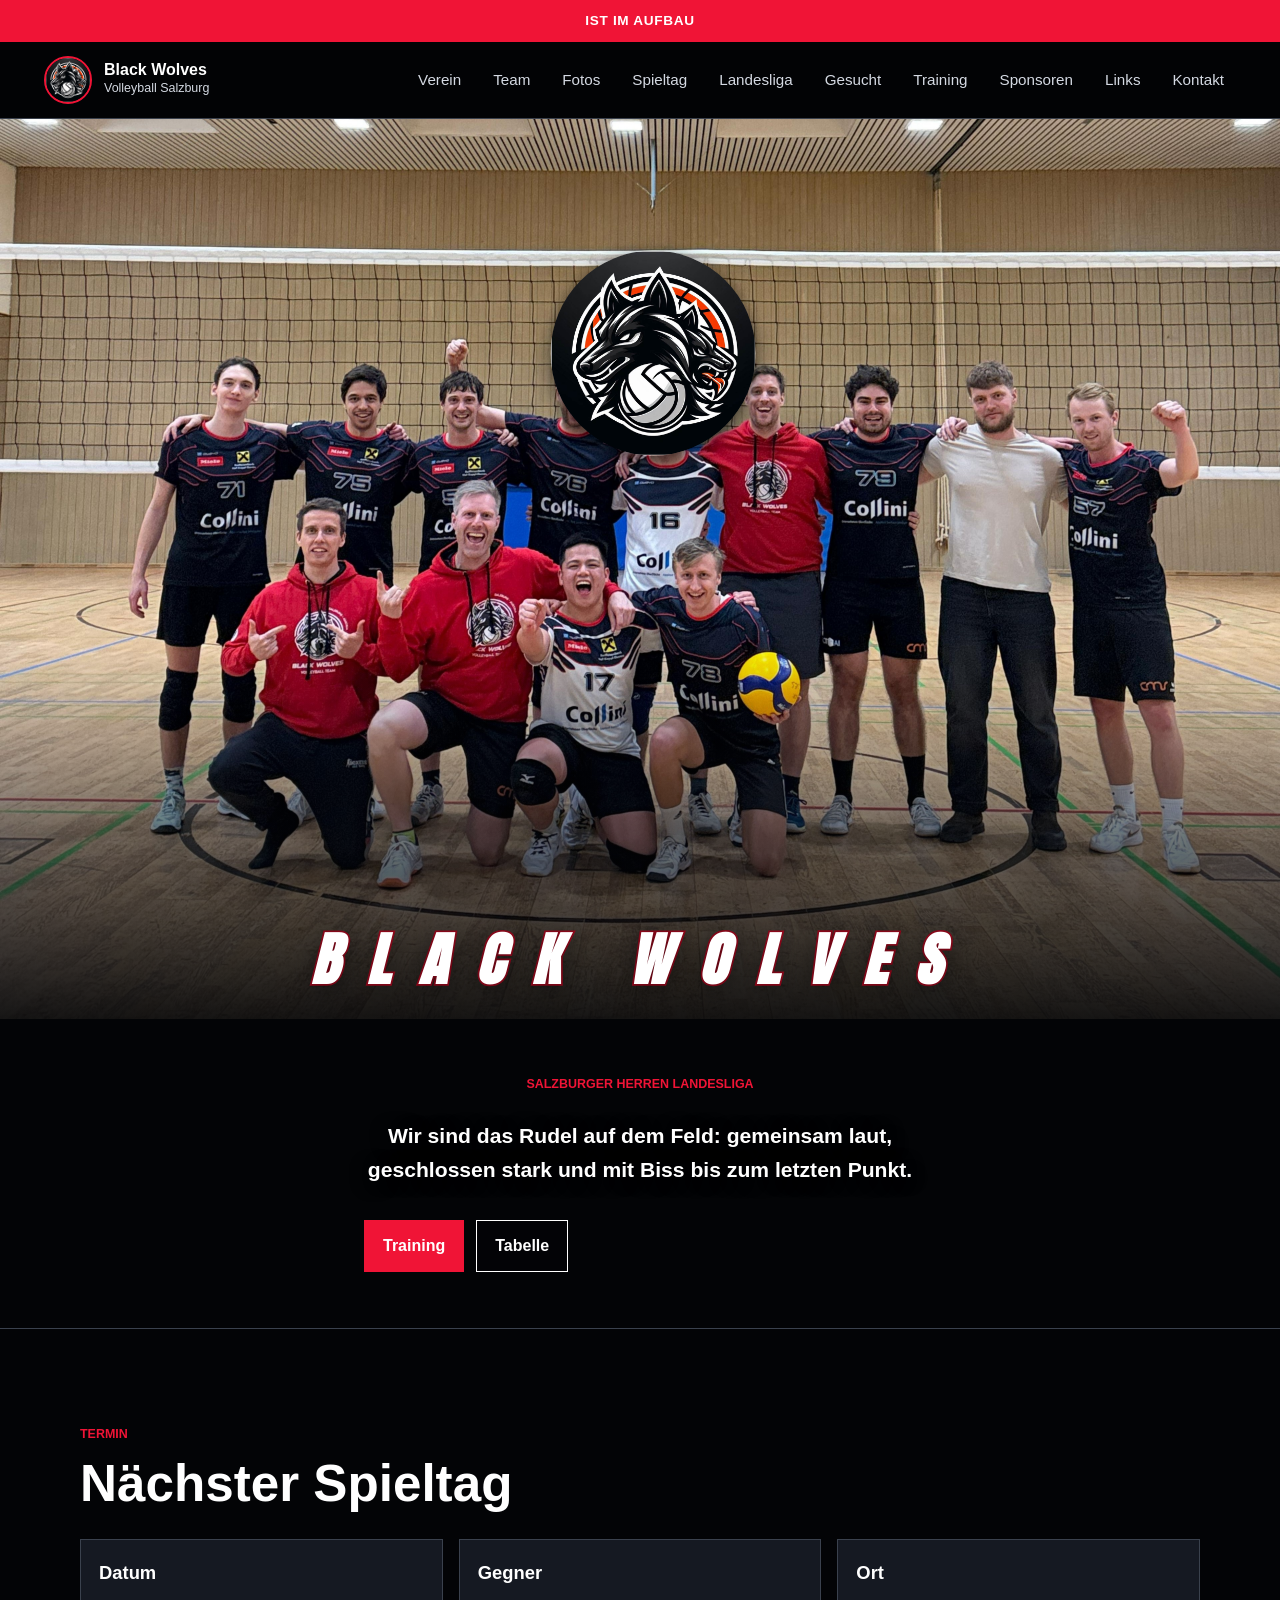
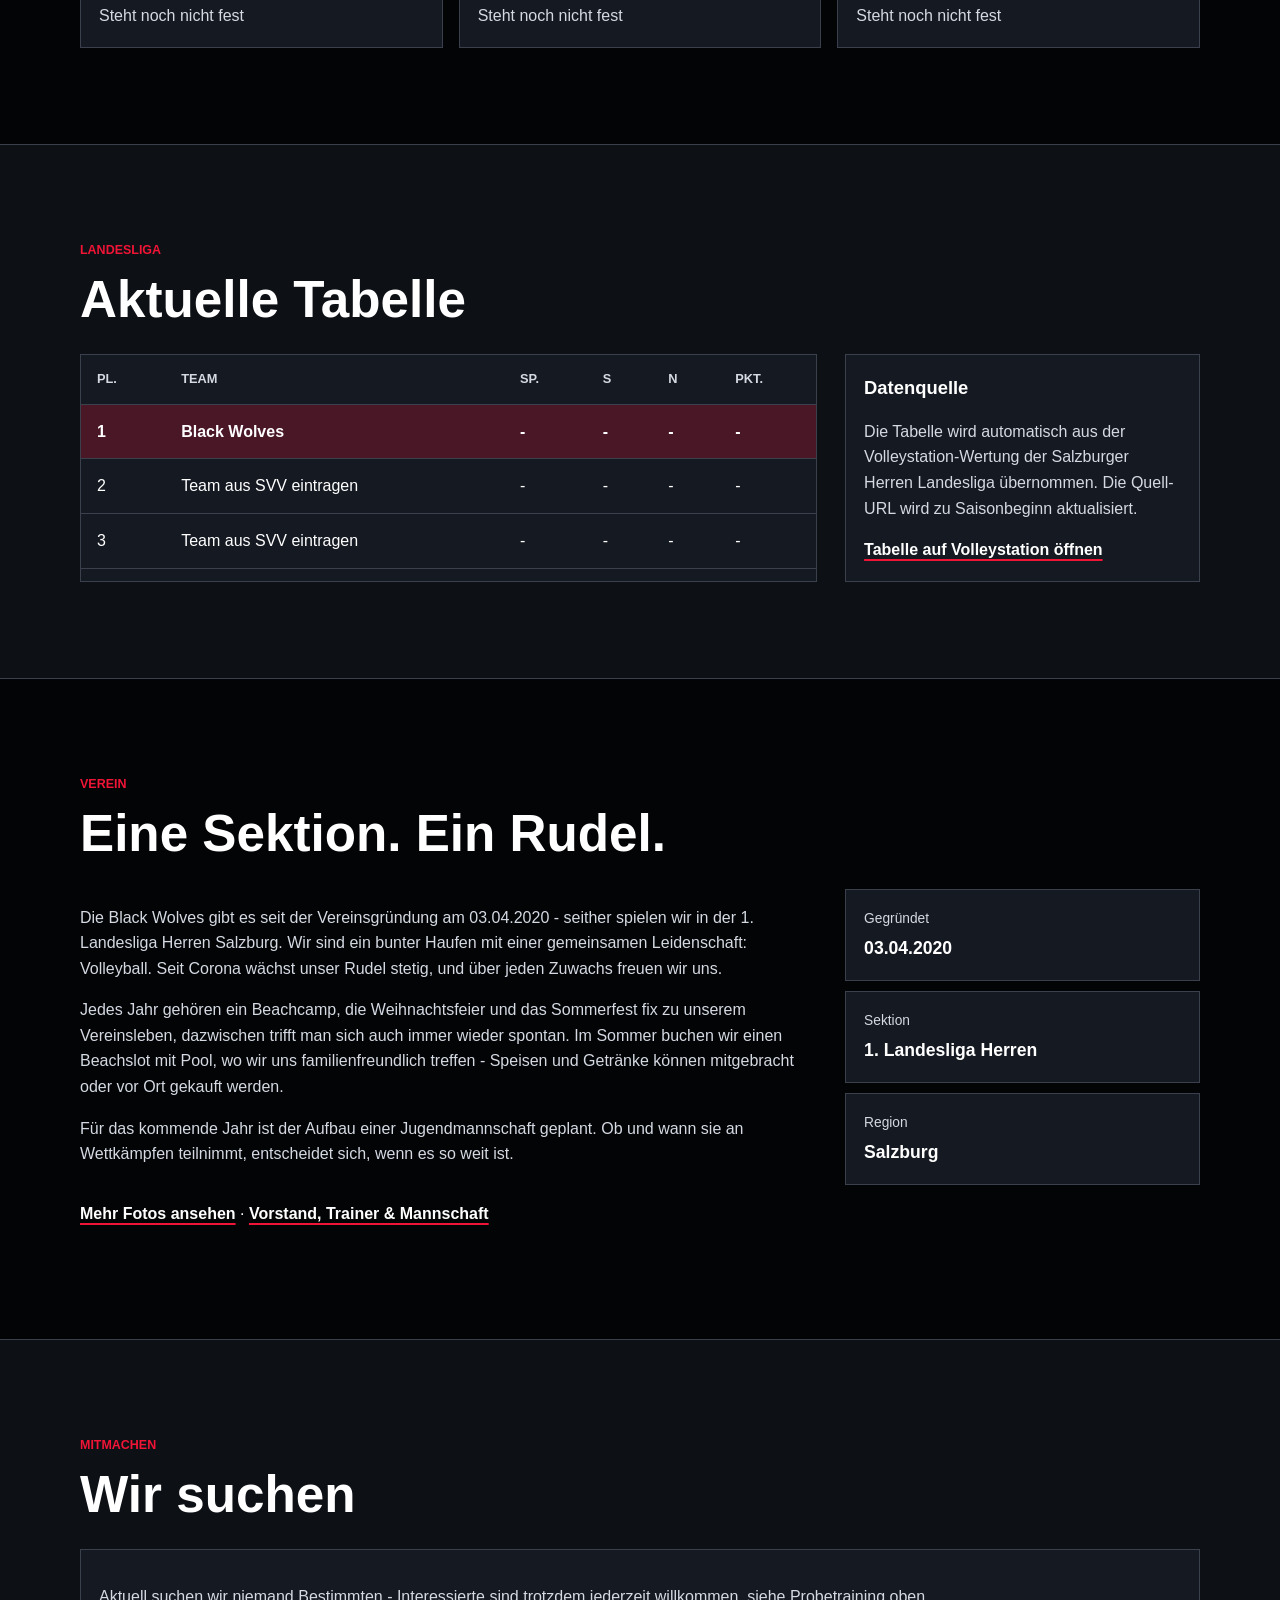
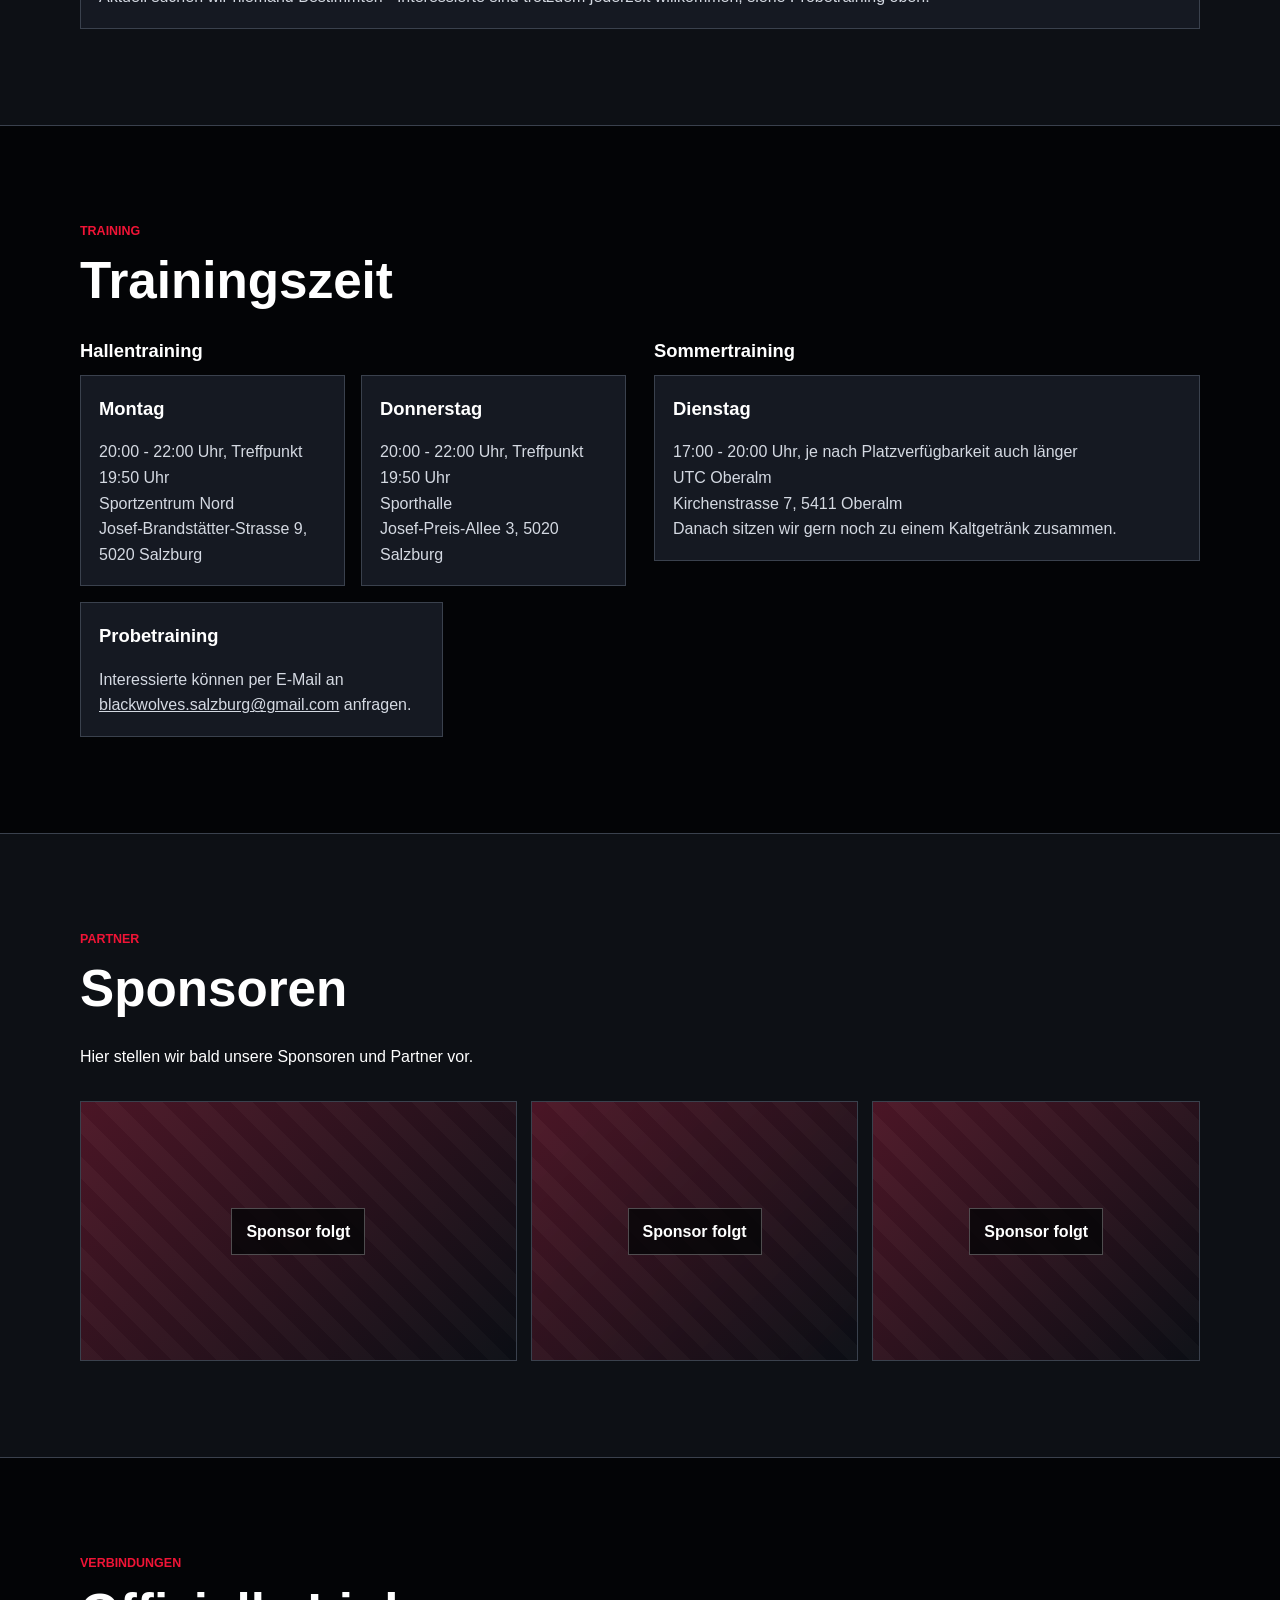
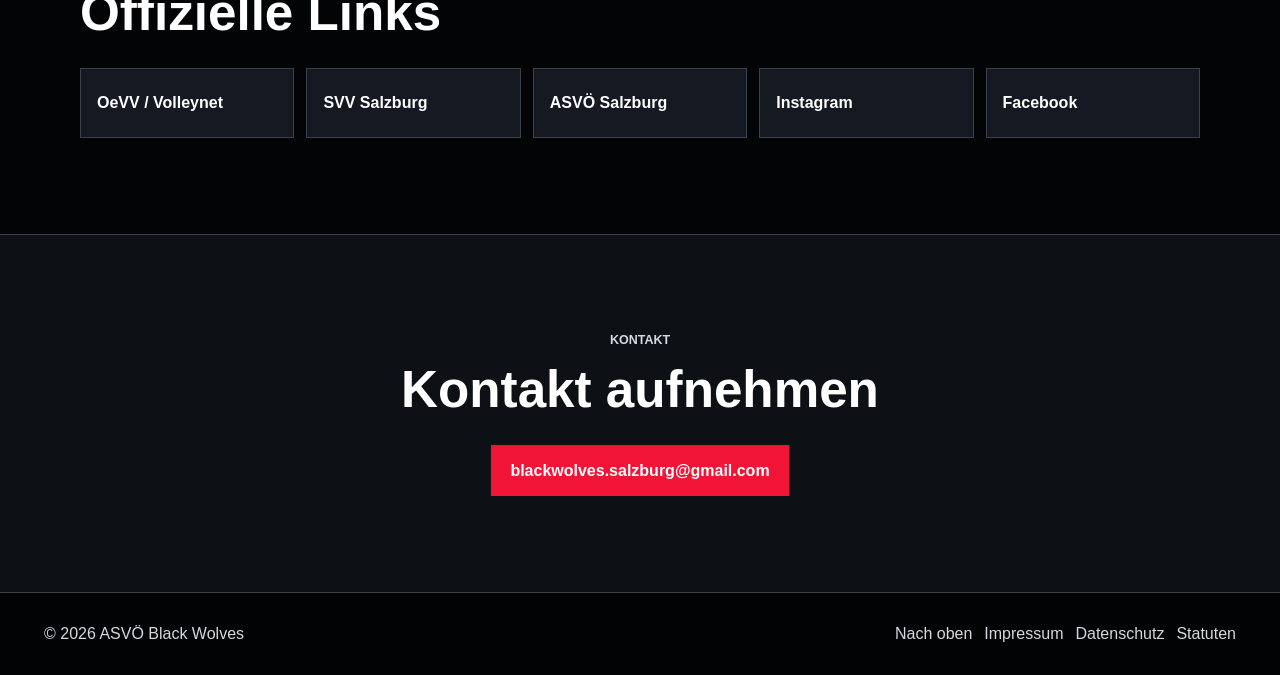
==== index.html @ d8e3fcfd "Merge Trainer, Mannschaft and Vorstand into a single Team page Too many separate tabs on mobile. tea" ====
﻿<!doctype html>
<html lang="de">
<head>
  <meta charset="utf-8">
  <meta name="viewport" content="width=device-width, initial-scale=1">
  <meta name="description" content="Black Wolves Volleyball - Salzburger Herren Landesliga.">
  <meta name="robots" content="noindex">
  <title>Black Wolves Volleyball</title>
  <link rel="preconnect" href="https://fonts.googleapis.com">
  <link rel="preconnect" href="https://fonts.gstatic.com" crossorigin>
  <link href="https://fonts.googleapis.com/css2?family=Anton&display=swap" rel="stylesheet">
  <link rel="stylesheet" href="styles.css">
</head>
<body>
  <p class="construction-banner">Ist im Aufbau</p>
  <header class="site-header">
    <a class="brand" href="#top" aria-label="Black Wolves Startseite">
      <img class="brand-mark" src="assets/logo.png" alt="" aria-hidden="true">
      <span>
        <strong>Black Wolves</strong>
        <small>Volleyball Salzburg</small>
      </span>
    </a>
    <button class="nav-toggle" type="button" aria-expanded="false" aria-controls="main-nav">
      <span></span><span></span><span></span>
      <span class="sr-only">Menü öffnen</span>
    </button>
    <nav id="main-nav" class="main-nav" aria-label="Hauptnavigation">
      <a href="#verein">Verein</a>
      <a href="team.html">Team</a>
      <a href="fotos.html">Fotos</a>
      <a href="#spieltag">Spieltag</a>
      <a href="#landesliga">Landesliga</a>
      <a href="#gesucht">Gesucht</a>
      <a href="#training">Training</a>
      <a href="#sponsoren">Sponsoren</a>
      <a href="#links">Links</a>
      <a href="#kontakt">Kontakt</a>
    </nav>
  </header>

  <main id="top">
    <section class="hero">
      <div class="hero-frame">
        <div class="hero-photo" aria-hidden="true"></div>
        <img class="hero-logo" src="assets/logo.png" alt="" aria-hidden="true">
        <h1 class="hero-name">Black Wolves</h1>
      </div>
      <div class="hero-content">
        <p class="eyebrow">Salzburger Herren Landesliga</p>
        <p class="lead">Wir sind das Rudel auf dem Feld: gemeinsam laut, geschlossen stark und mit Biss bis zum letzten Punkt.</p>
        <div class="hero-actions" aria-label="Schnellzugriffe">
          <a class="button primary" href="#training">Training</a>
          <a class="button secondary" href="#landesliga">Tabelle</a>
        </div>
      </div>
    </section>

    <section id="spieltag" class="content-section">
      <div class="section-heading">
        <p class="eyebrow">Termin</p>
        <h2>Nächster Spieltag</h2>
      </div>
      <div class="info-grid" id="next-matchday">
        <article class="info-card"><h3>Datum</h3><p data-field="date">Wird geladen...</p></article>
        <article class="info-card"><h3>Gegner</h3><p data-field="opponent">Wird geladen...</p></article>
        <article class="info-card"><h3>Ort</h3><p data-field="location">Wird geladen...</p></article>
      </div>
    </section>

    <section id="landesliga" class="content-section muted">
      <div class="section-heading">
        <p class="eyebrow">Landesliga</p>
        <h2>Aktuelle Tabelle</h2>
      </div>
      <div class="league-layout">
        <div class="table-wrap" role="region" aria-label="Landesligatabelle" tabindex="0">
          <table>
            <thead><tr><th>Pl.</th><th>Team</th><th>Sp.</th><th>S</th><th>N</th><th>Pkt.</th></tr></thead>
            <tbody id="standings-body">
              <tr class="highlight"><td>1</td><td>Black Wolves</td><td>-</td><td>-</td><td>-</td><td>-</td></tr>
              <tr><td>2</td><td>Team aus SVV eintragen</td><td>-</td><td>-</td><td>-</td><td>-</td></tr>
              <tr><td>3</td><td>Team aus SVV eintragen</td><td>-</td><td>-</td><td>-</td><td>-</td></tr>
            </tbody>
          </table>
        </div>
        <aside class="league-note">
          <h3>Datenquelle</h3>
          <p>Die Tabelle wird automatisch aus der Volleystation-Wertung der Salzburger Herren Landesliga übernommen. Die Quell-URL wird zu Saisonbeginn aktualisiert.</p>
          <a class="text-link" href="https://panel.volleystation.com/website/544/de/phase-3799-1llh-gd/standings/" rel="noopener" target="_blank">Tabelle auf Volleystation öffnen</a>
        </aside>
      </div>
    </section>

    <section id="verein" class="content-section">
      <div class="section-heading">
        <p class="eyebrow">Verein</p>
        <h2>Eine Sektion. Ein Rudel.</h2>
      </div>
      <div class="split-layout">
        <div>
          <p>Die Black Wolves gibt es seit der Vereinsgründung am 03.04.2020 - seither spielen wir in der 1. Landesliga Herren Salzburg. Wir sind ein bunter Haufen mit einer gemeinsamen Leidenschaft: Volleyball. Seit Corona wächst unser Rudel stetig, und über jeden Zuwachs freuen wir uns.</p>
          <p>Jedes Jahr gehören ein Beachcamp, die Weihnachtsfeier und das Sommerfest fix zu unserem Vereinsleben, dazwischen trifft man sich auch immer wieder spontan. Im Sommer buchen wir einen Beachslot mit Pool, wo wir uns familienfreundlich treffen - Speisen und Getränke können mitgebracht oder vor Ort gekauft werden.</p>
          <p>Für das kommende Jahr ist der Aufbau einer Jugendmannschaft geplant. Ob und wann sie an Wettkämpfen teilnimmt, entscheidet sich, wenn es so weit ist.</p>
        </div>
        <ul class="fact-list" aria-label="Kurzinfos">
          <li><span>Gegründet</span><strong>03.04.2020</strong></li>
          <li><span>Sektion</span><strong>1. Landesliga Herren</strong></li>
          <li><span>Region</span><strong>Salzburg</strong></li>
        </ul>
      </div>
      <p><a class="text-link" href="fotos.html">Mehr Fotos ansehen</a> &middot; <a class="text-link" href="team.html">Vorstand, Trainer &amp; Mannschaft</a></p>
    </section>

    <section id="gesucht" class="content-section muted">
      <div class="section-heading">
        <p class="eyebrow">Mitmachen</p>
        <h2>Wir suchen</h2>
      </div>
      <div class="people-grid" id="gesucht-list">
        <article class="info-card"><p>Wird geladen...</p></article>
      </div>
    </section>

    <section id="training" class="content-section">
      <div class="section-heading">
        <p class="eyebrow">Training</p>
        <h2>Trainingszeit</h2>
      </div>
      <div class="training-groups">
        <div class="training-group">
          <h3>Hallentraining</h3>
          <div class="people-grid">
            <article class="info-card">
              <h3>Montag</h3>
              <p>20:00 - 22:00 Uhr, Treffpunkt 19:50 Uhr<br>Sportzentrum Nord<br>Josef-Brandstätter-Strasse 9, 5020 Salzburg</p>
            </article>
            <article class="info-card">
              <h3>Donnerstag</h3>
              <p>20:00 - 22:00 Uhr, Treffpunkt 19:50 Uhr<br>Sporthalle<br>Josef-Preis-Allee 3, 5020 Salzburg</p>
            </article>
          </div>
        </div>
        <div class="training-group">
          <h3>Sommertraining</h3>
          <div class="people-grid">
            <article class="info-card">
              <h3>Dienstag</h3>
              <p>17:00 - 20:00 Uhr, je nach Platzverfügbarkeit auch länger<br>UTC Oberalm<br>Kirchenstrasse 7, 5411 Oberalm<br>Danach sitzen wir gern noch zu einem Kaltgetränk zusammen.</p>
            </article>
          </div>
        </div>
      </div>
      <div class="info-grid">
        <article class="info-card"><h3>Probetraining</h3><p>Interessierte können per E-Mail an <a href="mailto:blackwolves.salzburg@gmail.com">blackwolves.salzburg@gmail.com</a> anfragen.</p></article>
      </div>
    </section>

    <section id="sponsoren" class="content-section muted">
      <div class="section-heading">
        <p class="eyebrow">Partner</p>
        <h2>Sponsoren</h2>
      </div>
      <p>Hier stellen wir bald unsere Sponsoren und Partner vor.</p>
      <div class="photo-strip" aria-label="Sponsoren-Platzhalter">
        <div class="photo-placeholder"><span>Sponsor folgt</span></div>
        <div class="photo-placeholder"><span>Sponsor folgt</span></div>
        <div class="photo-placeholder"><span>Sponsor folgt</span></div>
      </div>
    </section>

    <section id="links" class="content-section">
      <div class="section-heading"><p class="eyebrow">Verbindungen</p><h2>Offizielle Links</h2></div>
      <div class="link-grid">
        <a href="https://volleynet.at/" target="_blank" rel="noopener">OeVV / Volleynet</a>
        <a href="https://www.svv-volleyball.at/" target="_blank" rel="noopener">SVV Salzburg</a>
        <a href="https://www.asvoe-sbg.at/" target="_blank" rel="noopener">ASVÖ Salzburg</a>
        <a href="https://www.instagram.com/" target="_blank" rel="noopener">Instagram</a>
        <a href="https://www.facebook.com/" target="_blank" rel="noopener">Facebook</a>
      </div>
    </section>

    <section id="kontakt" class="content-section muted contact-section">
      <div class="section-heading"><p class="eyebrow">Kontakt</p><h2>Kontakt aufnehmen</h2></div>
      <a class="button primary" href="mailto:blackwolves.salzburg@gmail.com">blackwolves.salzburg@gmail.com</a>
    </section>
  </main>

  <footer class="site-footer">
    <p>&copy; <span id="year"></span> ASVÖ Black Wolves</p>
    <div><a href="#top">Nach oben</a><a href="impressum.html">Impressum</a><a href="datenschutz.html">Datenschutz</a><a href="assets/dokumente/statuten.pdf" target="_blank" rel="noopener">Statuten</a></div>
  </footer>
  <script src="script.js"></script>
</body>
</html>
---- styles.css ----
﻿:root {
  --bg: #030406;
  --bg-soft: #0d1015;
  --panel: #151922;
  --panel-strong: #1e242f;
  --text: #ffffff;
  --muted: #d4d9e2;
  --line: #3a414d;
  --red: #f01436;
  --red-dark: #97091d;
  --white: #ffffff;
  --max: 1120px;
}

* { box-sizing: border-box; }
html { scroll-behavior: smooth; }
body {
  margin: 0;
  color: var(--text);
  background: var(--bg);
  font-family: Arial, Helvetica, sans-serif;
  line-height: 1.6;
}
body.nav-open { overflow: hidden; }
a { color: inherit; }

.construction-banner {
  margin: 0;
  padding: 10px 16px;
  background: var(--red);
  color: var(--white);
  text-align: center;
  font-weight: 900;
  text-transform: uppercase;
  letter-spacing: 0.05em;
  font-size: 0.85rem;
}

.site-header {
  position: sticky;
  top: 0;
  z-index: 20;
  display: flex;
  align-items: center;
  justify-content: space-between;
  gap: 24px;
  min-height: 76px;
  padding: 14px clamp(18px, 4vw, 44px);
  background: rgba(3, 4, 6, 0.96);
  border-bottom: 1px solid var(--line);
  backdrop-filter: blur(14px);
}

.brand {
  display: inline-flex;
  align-items: center;
  gap: 12px;
  text-decoration: none;
}
.brand-mark {
  width: 48px;
  height: 48px;
  border: 2px solid var(--red);
  border-radius: 50%;
  background: #050608;
  object-fit: cover;
}
.brand strong, .brand small { display: block; }
.brand strong { font-size: 1rem; line-height: 1.1; }
.brand small { color: var(--muted); font-size: 0.78rem; }

.main-nav { display: flex; align-items: center; gap: 8px; }
.main-nav a {
  padding: 10px 12px;
  color: var(--muted);
  text-decoration: none;
  font-size: 0.95rem;
}
.main-nav a:hover, .main-nav a:focus-visible {
  color: var(--white);
  background: var(--panel-strong);
  outline: 0;
}

.nav-toggle {
  display: none;
  width: 44px;
  height: 44px;
  border: 1px solid var(--line);
  background: var(--panel);
  color: var(--white);
}
.nav-toggle span:not(.sr-only) {
  display: block;
  width: 20px;
  height: 2px;
  margin: 4px auto;
  background: currentColor;
}
.sr-only {
  position: absolute;
  width: 1px;
  height: 1px;
  padding: 0;
  margin: -1px;
  overflow: hidden;
  clip: rect(0, 0, 0, 0);
  white-space: nowrap;
  border: 0;
}

.section-band, .content-section { padding: clamp(56px, 8vw, 96px) clamp(18px, 4vw, 44px); }

.hero {
  background: var(--bg);
  border-bottom: 1px solid var(--line);
}
.hero-frame {
  position: relative;
  width: 100%;
  aspect-ratio: 3840 / 3165;
  max-height: 100vh;
  overflow: hidden;
}
.hero-photo {
  position: absolute;
  inset: 0;
  background-image: url("assets/team-hero.jpg");
  background-size: cover;
  background-position: center top;
}
.hero-frame::after {
  content: "";
  position: absolute;
  inset: 0;
  background: linear-gradient(0deg, rgba(3, 4, 6, 0.92) 0%, rgba(3, 4, 6, 0.55) 20%, rgba(3, 4, 6, 0) 42%);
  pointer-events: none;
}
.hero-logo {
  position: absolute;
  z-index: 1;
  left: 51%;
  top: 26%;
  width: 16%;
  aspect-ratio: 1 / 1;
  transform: translate(-50%, -50%);
  border-radius: 50%;
  box-shadow: 0 6px 18px rgba(0, 0, 0, 0.65);
}
.hero-name {
  position: absolute;
  z-index: 1;
  left: 0;
  right: 0;
  bottom: 0;
  max-width: none;
  margin: 0;
  padding: 0 20px 30px;
  color: var(--white);
  font-family: "Anton", "Arial Narrow", sans-serif;
  font-style: italic;
  font-size: clamp(2.3rem, 9vw, 3.6rem);
  line-height: 1;
  letter-spacing: 0.5em;
  text-transform: uppercase;
  text-align: center;
  -webkit-text-stroke: 3.5px var(--red-dark);
  paint-order: stroke fill;
}
.hero-content {
  width: 100%;
  max-width: 640px;
  margin-inline: auto;
  padding: clamp(28px, 5vw, 56px) clamp(18px, 4vw, 44px);
  text-align: center;
}
.content-section > * { max-width: var(--max); margin-inline: auto; }

.eyebrow {
  margin: 0 0 12px;
  color: var(--red);
  font-size: 0.78rem;
  font-weight: 900;
  letter-spacing: 0;
  text-transform: uppercase;
}
h1, h2, h3, p { overflow-wrap: anywhere; }
h1 {
  max-width: 850px;
  margin: 0;
  font-size: clamp(3rem, 8vw, 7.4rem);
  line-height: 0.92;
  letter-spacing: 0;
  text-transform: uppercase;
  text-shadow: 0 4px 26px rgba(0, 0, 0, 0.55);
}
h2 {
  margin: 0;
  font-size: clamp(2rem, 4vw, 3.6rem);
  line-height: 1.05;
  letter-spacing: 0;
}
h3 { margin: 0 0 10px; font-size: 1.15rem; }
.lead {
  max-width: 680px;
  margin: 24px 0 0;
  color: var(--white);
  font-size: clamp(1.06rem, 2vw, 1.32rem);
  font-weight: 700;
  text-shadow: 0 2px 18px rgba(0, 0, 0, 0.7);
}
.hero-actions { display: flex; flex-wrap: wrap; gap: 12px; margin-top: 34px; }
.button {
  display: inline-flex;
  align-items: center;
  justify-content: center;
  min-height: 48px;
  padding: 12px 18px;
  border: 1px solid transparent;
  text-decoration: none;
  font-weight: 900;
}
.button.primary { background: var(--red); color: var(--white); }
.button.primary:hover, .button.primary:focus-visible { background: #ff2445; }
.button.secondary { border-color: var(--white); background: rgba(3, 4, 6, 0.72); color: var(--white); }
.button.secondary:hover, .button.secondary:focus-visible { border-color: var(--red); }

.photo-placeholder {
  display: grid;
  place-items: center;
  min-height: 220px;
  border: 1px solid var(--line);
  background:
    linear-gradient(135deg, rgba(240, 20, 54, 0.26), rgba(3, 4, 6, 0.46)),
    repeating-linear-gradient(45deg, #1a1f28 0 16px, #111620 16px 32px);
  color: var(--white);
  font-weight: 900;
  text-align: center;
}
.photo-placeholder span {
  padding: 10px 14px;
  background: rgba(3, 4, 6, 0.78);
  border: 1px solid rgba(255, 255, 255, 0.28);
}
.photo-strip {
  display: grid;
  grid-template-columns: 1.2fr 0.9fr 0.9fr;
  gap: 14px;
  margin-top: 32px;
}
.photo-strip .photo-placeholder { min-height: 260px; }

.content-section { border-bottom: 1px solid var(--line); }
.content-section.muted { background: var(--bg-soft); }
.section-heading { margin-bottom: 28px; }
.split-layout, .league-layout {
  display: grid;
  grid-template-columns: minmax(0, 1.35fr) minmax(280px, 0.65fr);
  gap: 28px;
}
.split-layout p, .contact-section p, .league-note p { color: var(--muted); }
.fact-list { display: grid; gap: 10px; margin: 0; padding: 0; list-style: none; }
.fact-list li, .info-card, .league-note {
  border: 1px solid var(--line);
  background: var(--panel);
  padding: 18px;
}
.fact-list span, .fact-list strong { display: block; }
.fact-list span { color: var(--muted); font-size: 0.86rem; }
.fact-list strong { margin-top: 4px; font-size: 1.1rem; }
.info-grid { display: grid; grid-template-columns: repeat(3, minmax(0, 1fr)); gap: 16px; }
.people-grid { display: grid; grid-template-columns: repeat(auto-fit, minmax(260px, 1fr)); gap: 16px; }
.position-group { margin-top: 32px; }
.position-group:first-of-type { margin-top: 24px; }
.position-group .photo-strip { grid-template-columns: repeat(auto-fill, minmax(220px, 1fr)); margin-top: 12px; }
.training-groups { display: grid; grid-template-columns: 1fr 1fr; gap: 28px; }
.training-groups + .info-grid { margin-top: 16px; }
.info-card p { margin-bottom: 0; color: var(--muted); }
.table-wrap { overflow-x: auto; border: 1px solid var(--line); background: var(--panel); }
table { width: 100%; min-width: 600px; border-collapse: collapse; }
th, td { padding: 14px 16px; border-bottom: 1px solid var(--line); text-align: left; }
th { color: var(--muted); font-size: 0.8rem; text-transform: uppercase; }
tr.highlight td { background: rgba(240, 20, 54, 0.24); font-weight: 900; }
.text-link { font-weight: 900; text-decoration-color: var(--red); text-decoration-thickness: 2px; text-underline-offset: 4px; }
.link-grid { display: grid; grid-template-columns: repeat(auto-fit, minmax(160px, 1fr)); gap: 12px; }
.contact-section { text-align: center; }
.contact-section .link-grid { max-width: 400px; margin-top: 20px; margin-inline: auto; }
.link-grid a {
  display: flex;
  align-items: center;
  min-height: 70px;
  padding: 16px;
  border: 1px solid var(--line);
  background: var(--panel);
  text-decoration: none;
  font-weight: 900;
}
.link-grid a:hover, .link-grid a:focus-visible { border-color: var(--red); background: #232a36; }
.site-footer {
  display: flex;
  justify-content: space-between;
  gap: 20px;
  padding: 28px clamp(18px, 4vw, 44px);
  color: var(--muted);
  background: #020304;
}
.site-footer p { margin: 0; }
.site-footer div { display: flex; flex-wrap: wrap; gap: 12px; }
.site-footer a { color: var(--muted); text-decoration: none; }
.site-footer a:hover, .site-footer a:focus-visible { color: var(--white); }

@media (max-width: 860px) {
  .nav-toggle { display: block; }
  .main-nav {
    position: fixed;
    inset: 76px 0 auto 0;
    display: none;
    flex-direction: column;
    align-items: stretch;
    padding: 18px;
    background: var(--bg);
    border-bottom: 1px solid var(--line);
  }
  body.nav-open .main-nav { display: flex; }
  .main-nav a { padding: 14px; }
  .split-layout, .league-layout, .training-groups { grid-template-columns: 1fr; }
  .info-grid, .link-grid, .photo-strip { grid-template-columns: 1fr; }
  .site-footer { flex-direction: column; }
  .hero-logo { top: 14%; width: 18%; }
}
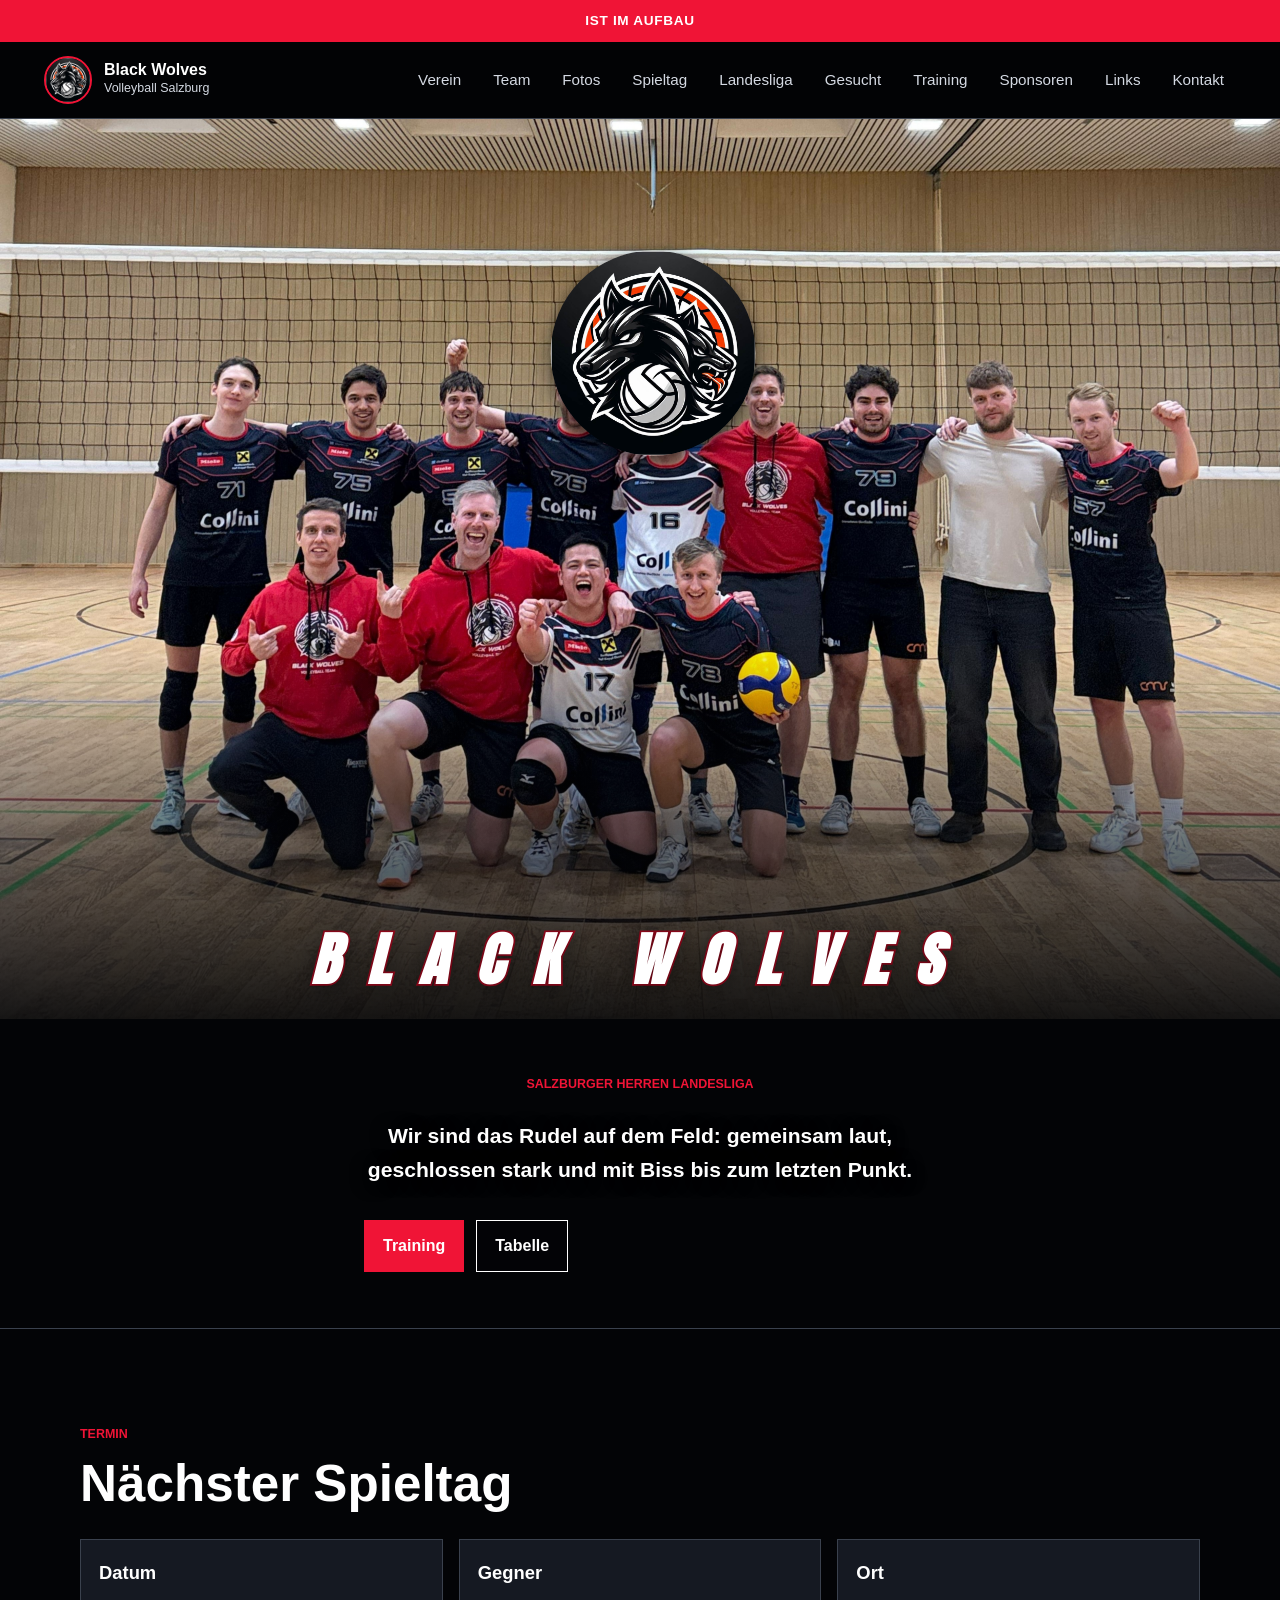
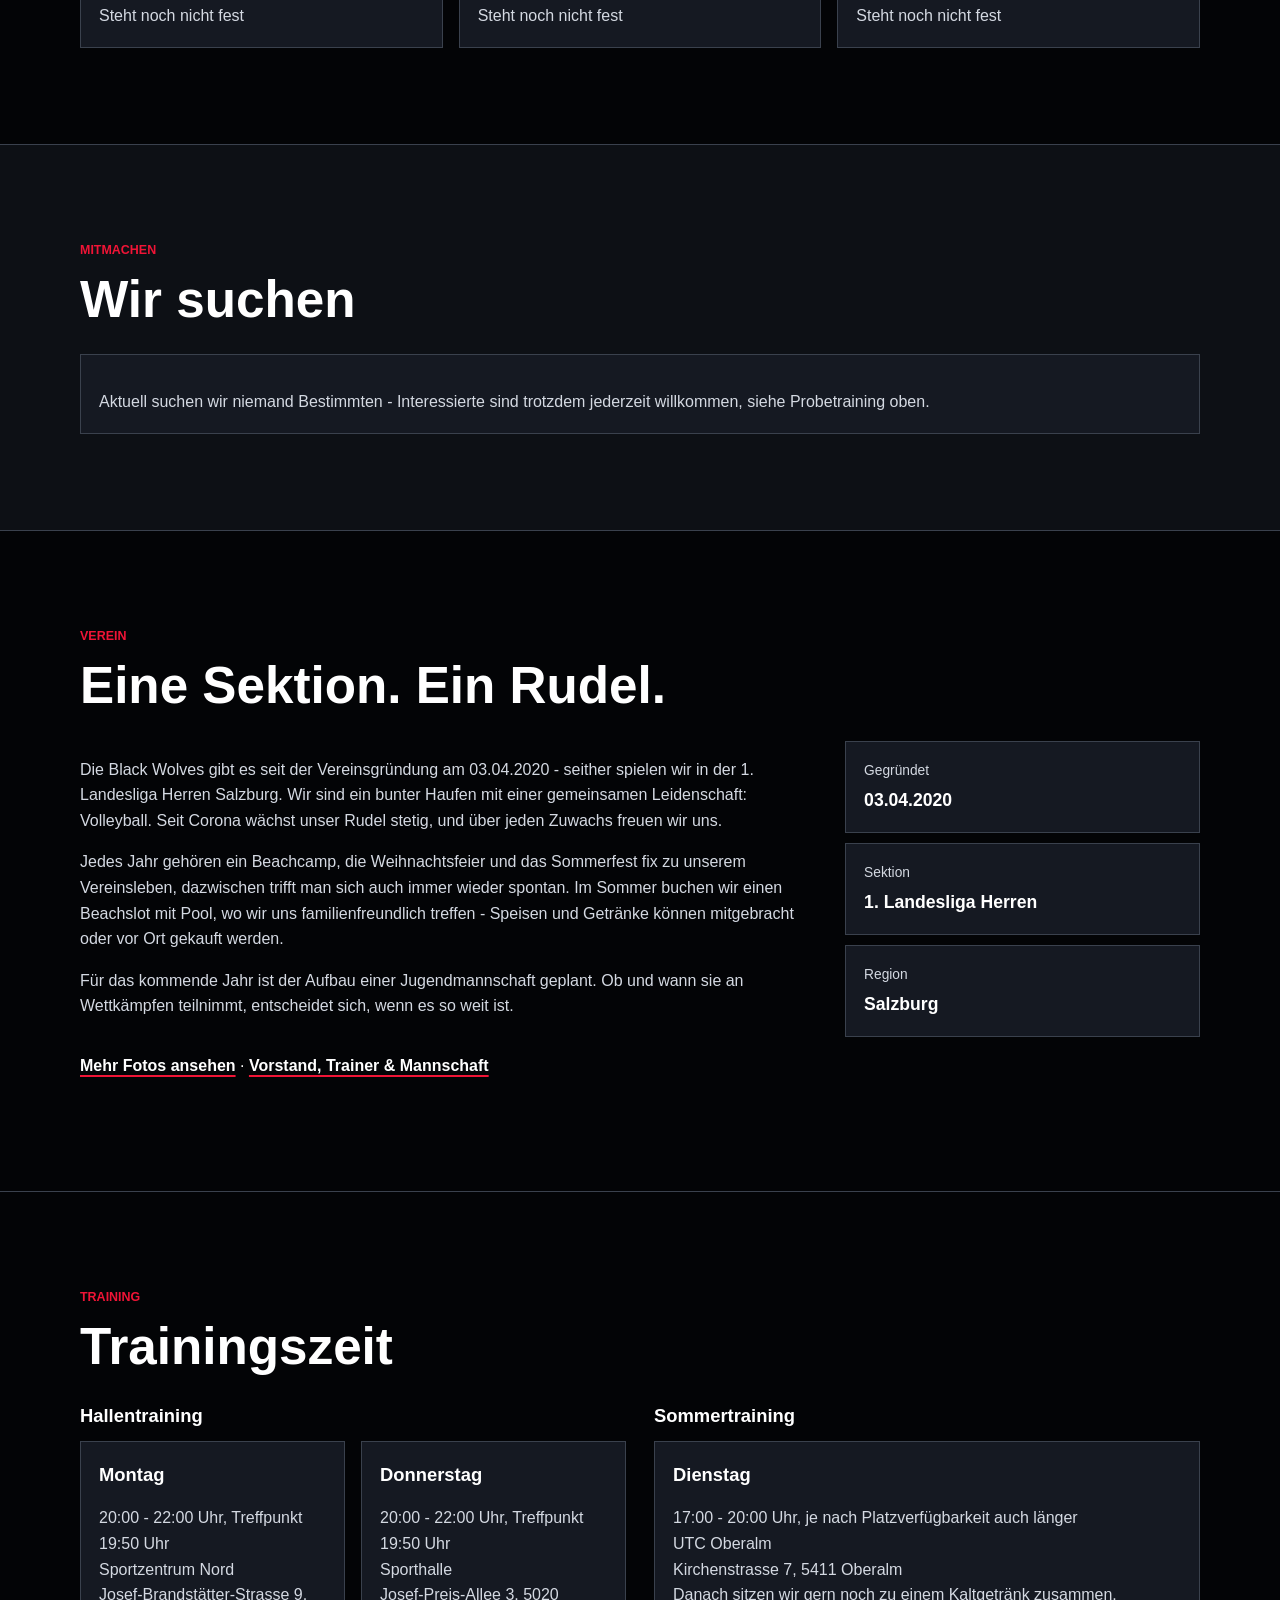
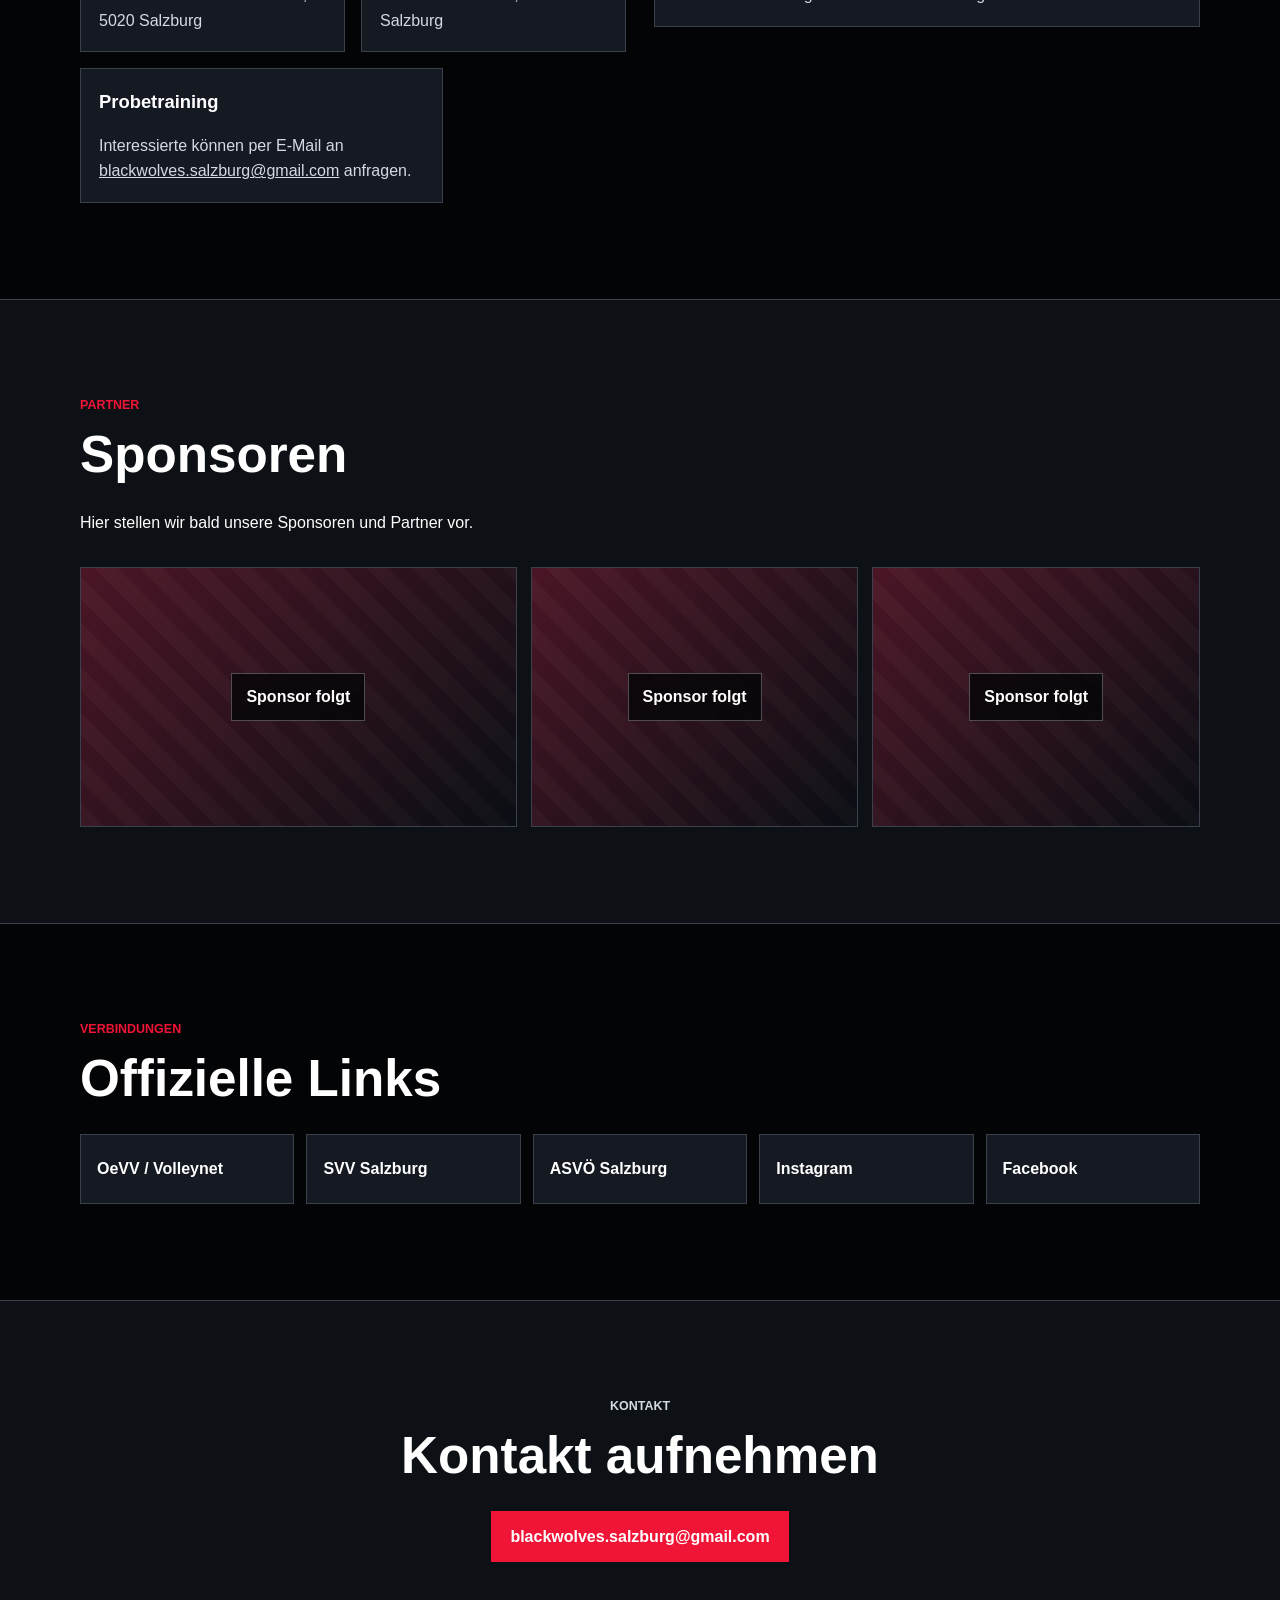
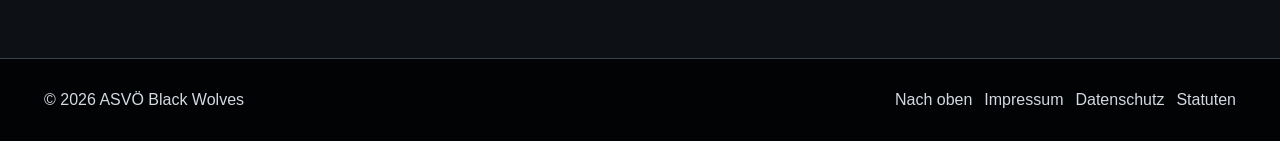
==== commit 08fc02dc: "Move Landesliga table to its own page, show Spieltag on both - New landesliga.html with Naechster Sp" ====
--- a/index.html
+++ b/index.html
@@ -30,7 +30,7 @@
       <a href="team.html">Team</a>
       <a href="fotos.html">Fotos</a>
       <a href="#spieltag">Spieltag</a>
-      <a href="#landesliga">Landesliga</a>
+      <a href="landesliga.html">Landesliga</a>
       <a href="#gesucht">Gesucht</a>
       <a href="#training">Training</a>
       <a href="#sponsoren">Sponsoren</a>
@@ -51,7 +51,7 @@
         <p class="lead">Wir sind das Rudel auf dem Feld: gemeinsam laut, geschlossen stark und mit Biss bis zum letzten Punkt.</p>
         <div class="hero-actions" aria-label="Schnellzugriffe">
           <a class="button primary" href="#training">Training</a>
-          <a class="button secondary" href="#landesliga">Tabelle</a>
+          <a class="button secondary" href="landesliga.html">Tabelle</a>
         </div>
       </div>
     </section>
@@ -68,27 +68,13 @@
       </div>
     </section>
 
-    <section id="landesliga" class="content-section muted">
+    <section id="gesucht" class="content-section muted">
       <div class="section-heading">
-        <p class="eyebrow">Landesliga</p>
-        <h2>Aktuelle Tabelle</h2>
+        <p class="eyebrow">Mitmachen</p>
+        <h2>Wir suchen</h2>
       </div>
-      <div class="league-layout">
-        <div class="table-wrap" role="region" aria-label="Landesligatabelle" tabindex="0">
-          <table>
-            <thead><tr><th>Pl.</th><th>Team</th><th>Sp.</th><th>S</th><th>N</th><th>Pkt.</th></tr></thead>
-            <tbody id="standings-body">
-              <tr class="highlight"><td>1</td><td>Black Wolves</td><td>-</td><td>-</td><td>-</td><td>-</td></tr>
-              <tr><td>2</td><td>Team aus SVV eintragen</td><td>-</td><td>-</td><td>-</td><td>-</td></tr>
-              <tr><td>3</td><td>Team aus SVV eintragen</td><td>-</td><td>-</td><td>-</td><td>-</td></tr>
-            </tbody>
-          </table>
-        </div>
-        <aside class="league-note">
-          <h3>Datenquelle</h3>
-          <p>Die Tabelle wird automatisch aus der Volleystation-Wertung der Salzburger Herren Landesliga übernommen. Die Quell-URL wird zu Saisonbeginn aktualisiert.</p>
-          <a class="text-link" href="https://panel.volleystation.com/website/544/de/phase-3799-1llh-gd/standings/" rel="noopener" target="_blank">Tabelle auf Volleystation öffnen</a>
-        </aside>
+      <div class="people-grid" id="gesucht-list">
+        <article class="info-card"><p>Wird geladen...</p></article>
       </div>
     </section>
 
@@ -110,16 +96,6 @@
         </ul>
       </div>
       <p><a class="text-link" href="fotos.html">Mehr Fotos ansehen</a> &middot; <a class="text-link" href="team.html">Vorstand, Trainer &amp; Mannschaft</a></p>
-    </section>
-
-    <section id="gesucht" class="content-section muted">
-      <div class="section-heading">
-        <p class="eyebrow">Mitmachen</p>
-        <h2>Wir suchen</h2>
-      </div>
-      <div class="people-grid" id="gesucht-list">
-        <article class="info-card"><p>Wird geladen...</p></article>
-      </div>
     </section>
 
     <section id="training" class="content-section">
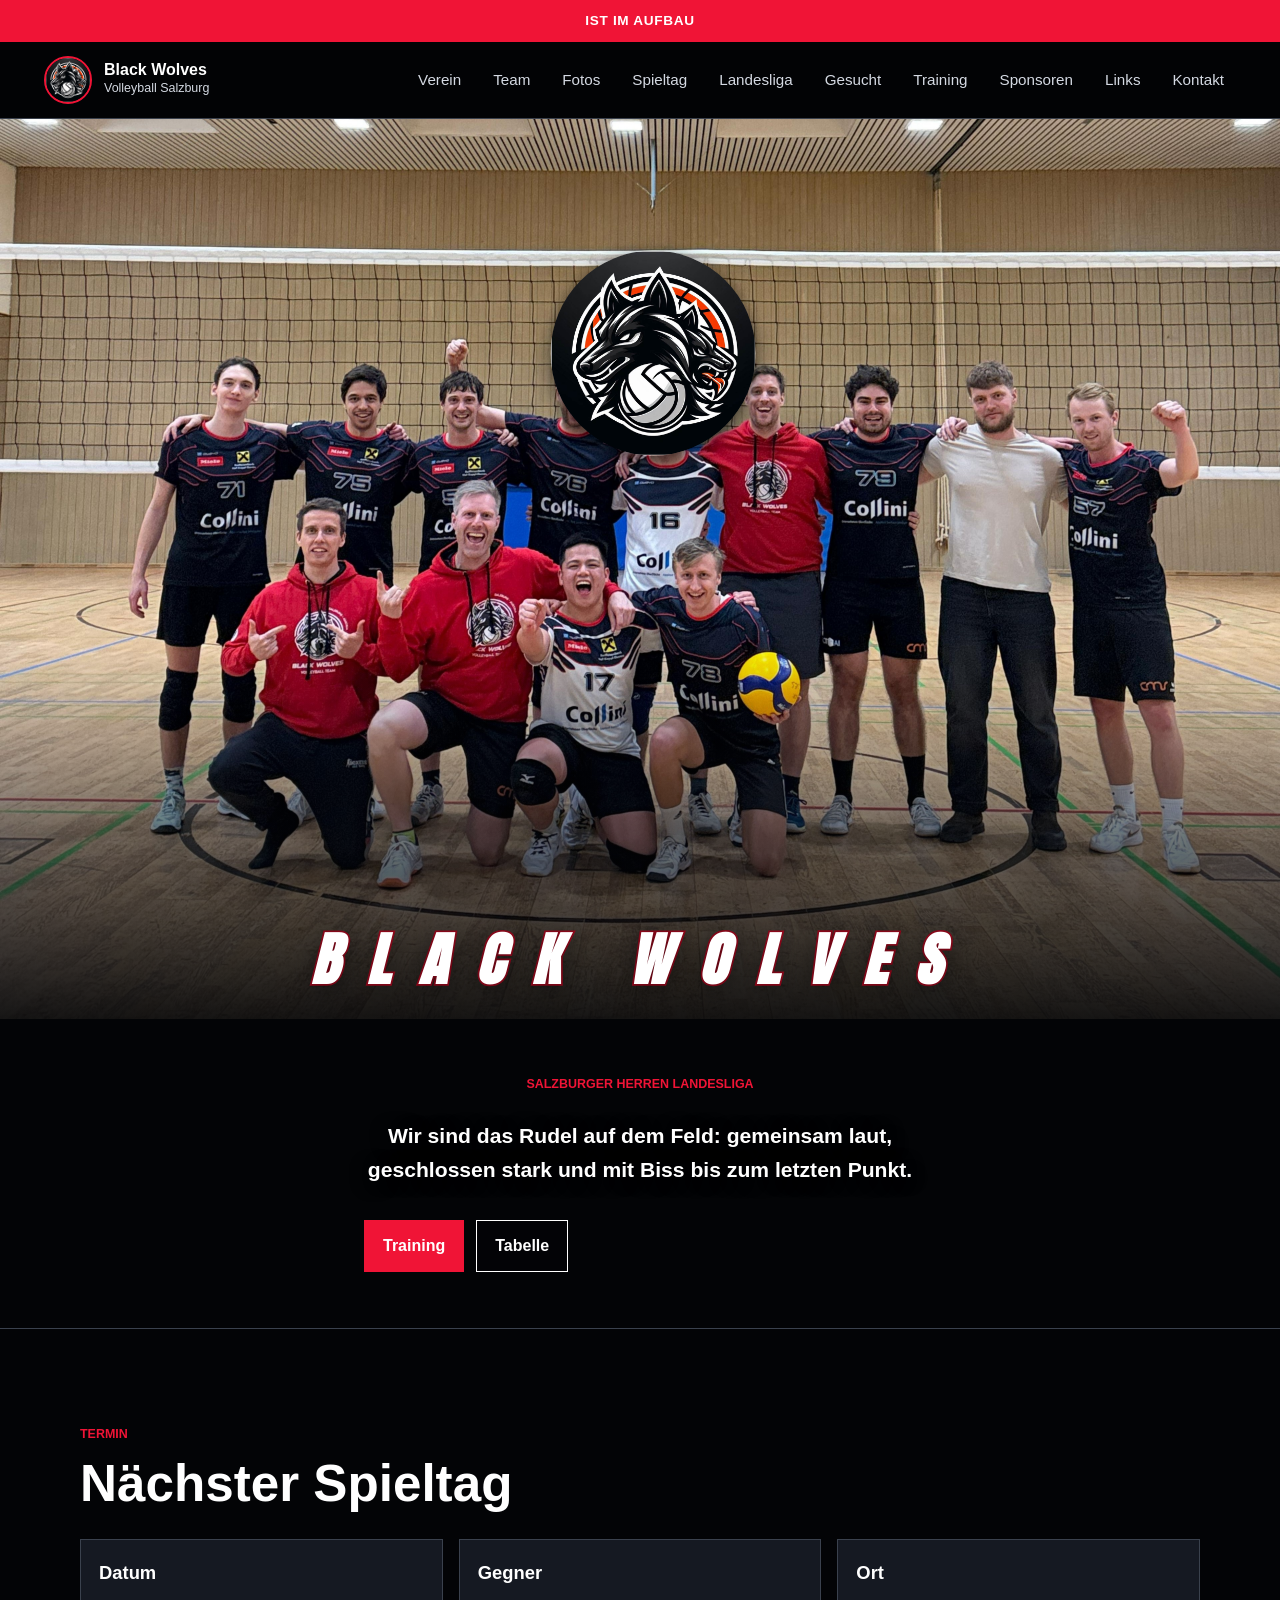
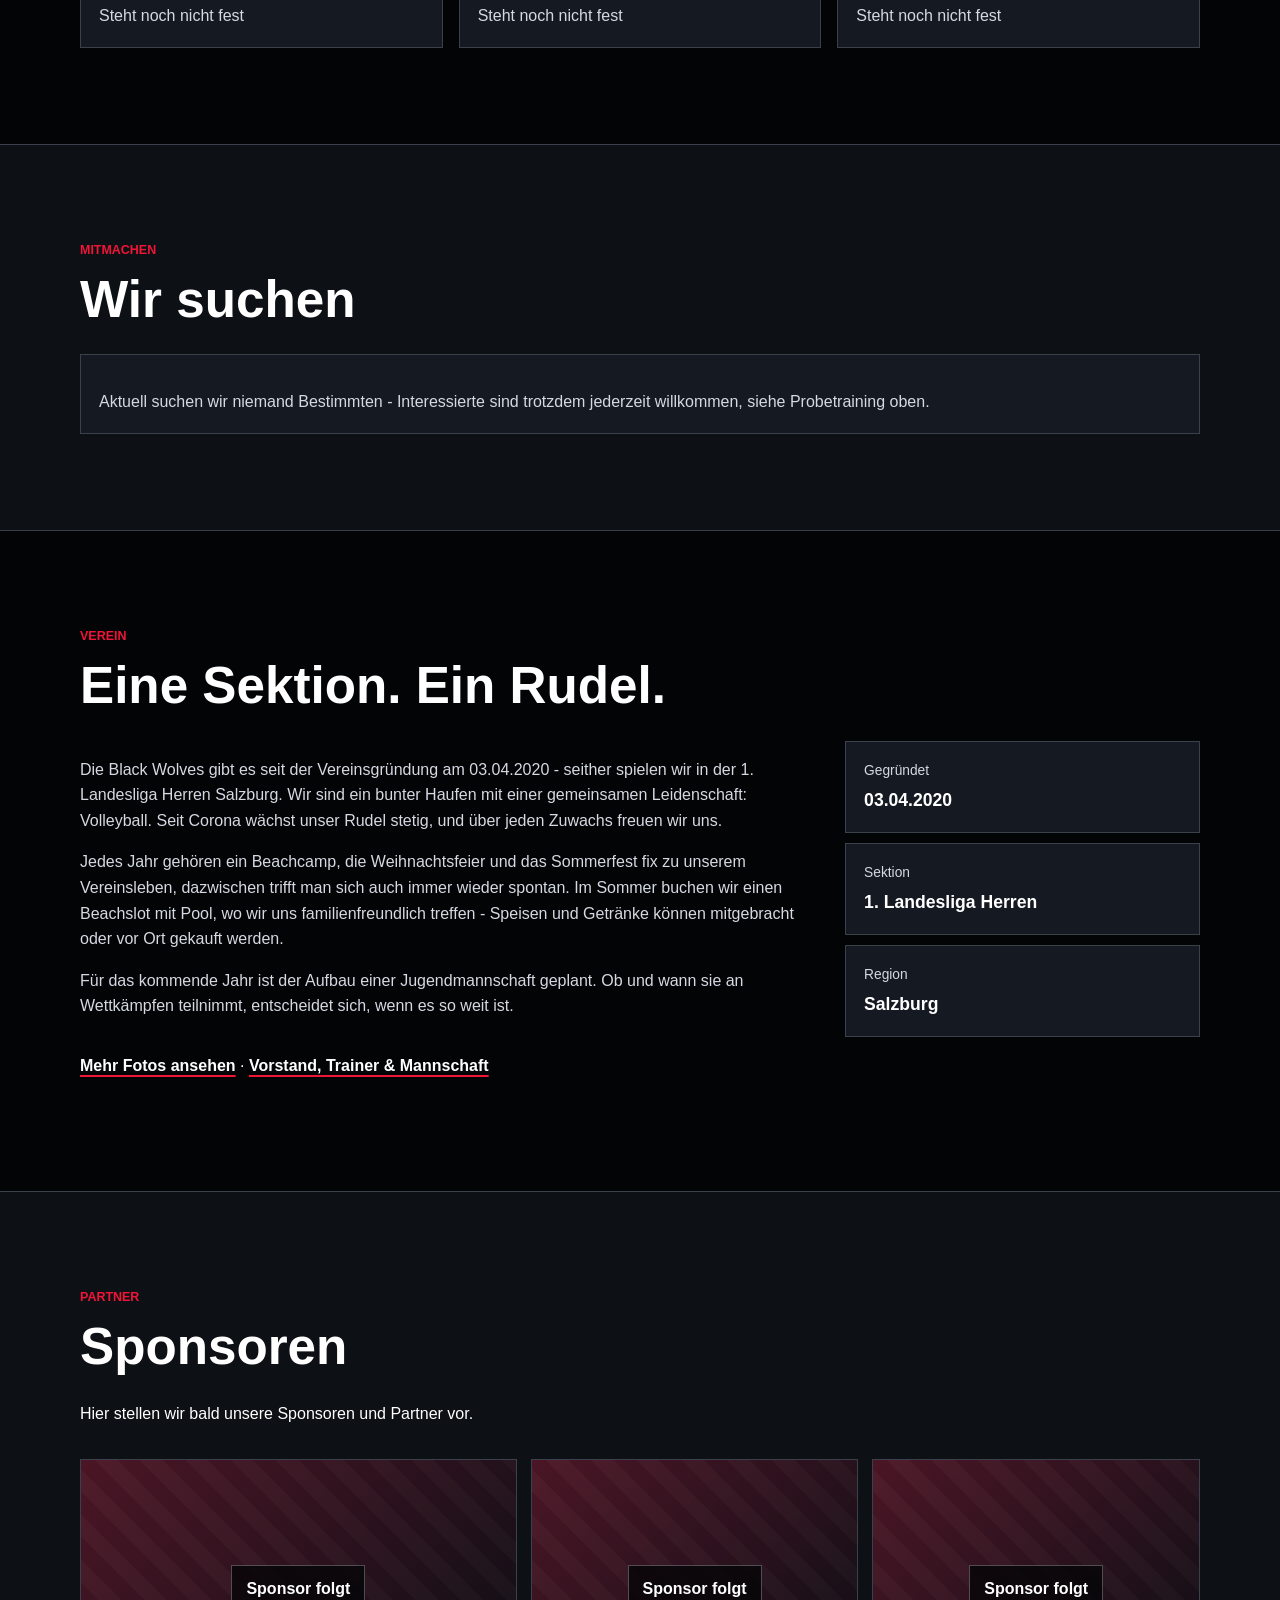
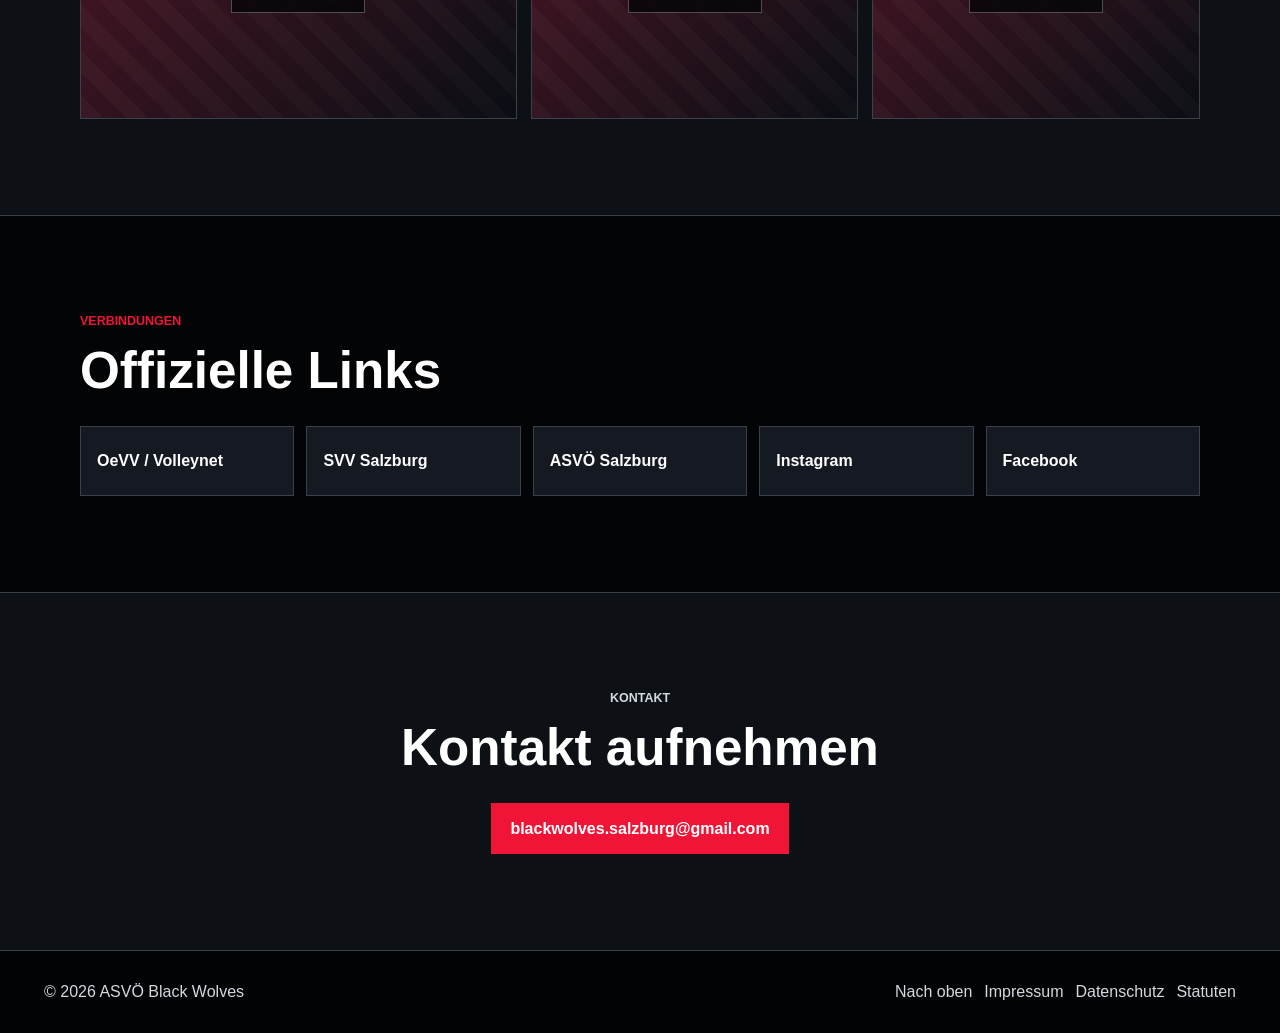
==== commit 72217b8f: "Move Training to its own page training.html holds Hallentraining/Sommertraining and Probetraining; h" ====
--- a/index.html
+++ b/index.html
@@ -32,7 +32,7 @@
       <a href="#spieltag">Spieltag</a>
       <a href="landesliga.html">Landesliga</a>
       <a href="#gesucht">Gesucht</a>
-      <a href="#training">Training</a>
+      <a href="training.html">Training</a>
       <a href="#sponsoren">Sponsoren</a>
       <a href="#links">Links</a>
       <a href="#kontakt">Kontakt</a>
@@ -50,7 +50,7 @@
         <p class="eyebrow">Salzburger Herren Landesliga</p>
         <p class="lead">Wir sind das Rudel auf dem Feld: gemeinsam laut, geschlossen stark und mit Biss bis zum letzten Punkt.</p>
         <div class="hero-actions" aria-label="Schnellzugriffe">
-          <a class="button primary" href="#training">Training</a>
+          <a class="button primary" href="training.html">Training</a>
           <a class="button secondary" href="landesliga.html">Tabelle</a>
         </div>
       </div>
@@ -98,40 +98,6 @@
       <p><a class="text-link" href="fotos.html">Mehr Fotos ansehen</a> &middot; <a class="text-link" href="team.html">Vorstand, Trainer &amp; Mannschaft</a></p>
     </section>
 
-    <section id="training" class="content-section">
-      <div class="section-heading">
-        <p class="eyebrow">Training</p>
-        <h2>Trainingszeit</h2>
-      </div>
-      <div class="training-groups">
-        <div class="training-group">
-          <h3>Hallentraining</h3>
-          <div class="people-grid">
-            <article class="info-card">
-              <h3>Montag</h3>
-              <p>20:00 - 22:00 Uhr, Treffpunkt 19:50 Uhr<br>Sportzentrum Nord<br>Josef-Brandstätter-Strasse 9, 5020 Salzburg</p>
-            </article>
-            <article class="info-card">
-              <h3>Donnerstag</h3>
-              <p>20:00 - 22:00 Uhr, Treffpunkt 19:50 Uhr<br>Sporthalle<br>Josef-Preis-Allee 3, 5020 Salzburg</p>
-            </article>
-          </div>
-        </div>
-        <div class="training-group">
-          <h3>Sommertraining</h3>
-          <div class="people-grid">
-            <article class="info-card">
-              <h3>Dienstag</h3>
-              <p>17:00 - 20:00 Uhr, je nach Platzverfügbarkeit auch länger<br>UTC Oberalm<br>Kirchenstrasse 7, 5411 Oberalm<br>Danach sitzen wir gern noch zu einem Kaltgetränk zusammen.</p>
-            </article>
-          </div>
-        </div>
-      </div>
-      <div class="info-grid">
-        <article class="info-card"><h3>Probetraining</h3><p>Interessierte können per E-Mail an <a href="mailto:blackwolves.salzburg@gmail.com">blackwolves.salzburg@gmail.com</a> anfragen.</p></article>
-      </div>
-    </section>
-
     <section id="sponsoren" class="content-section muted">
       <div class="section-heading">
         <p class="eyebrow">Partner</p>
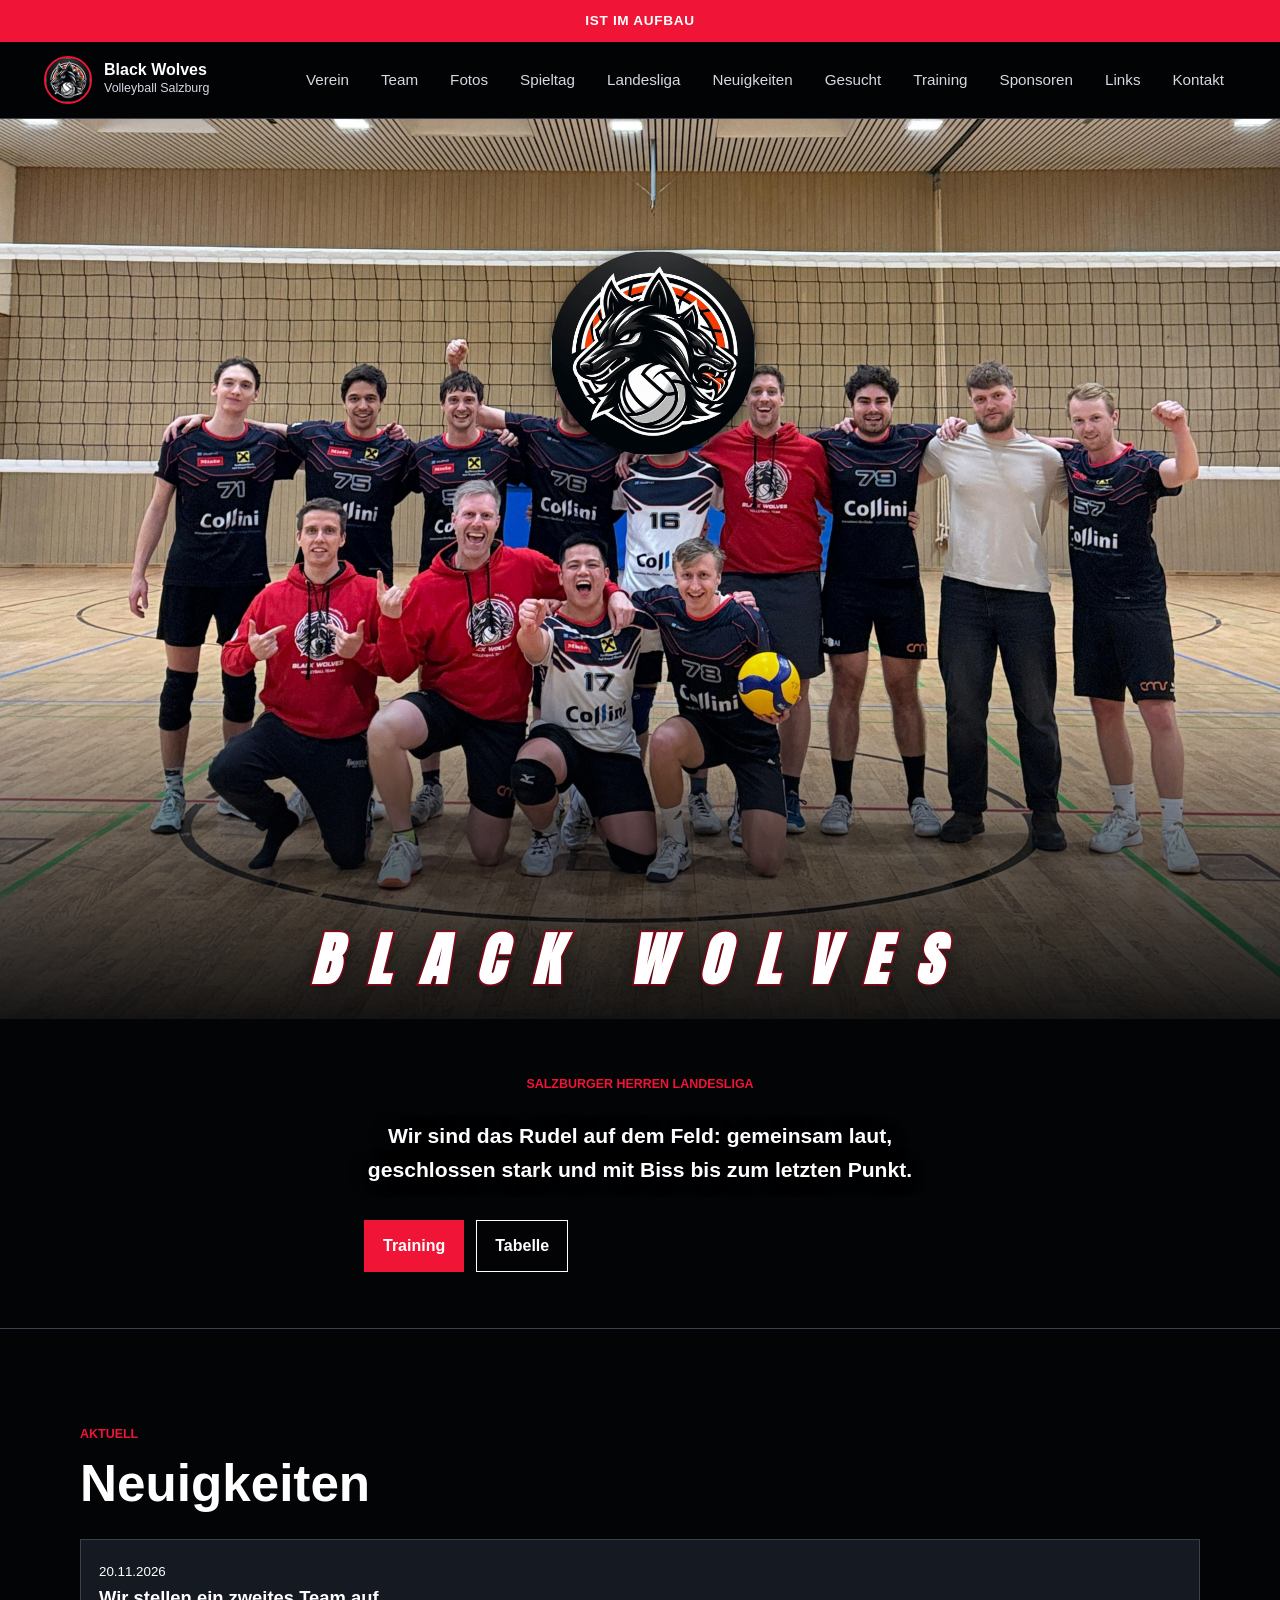
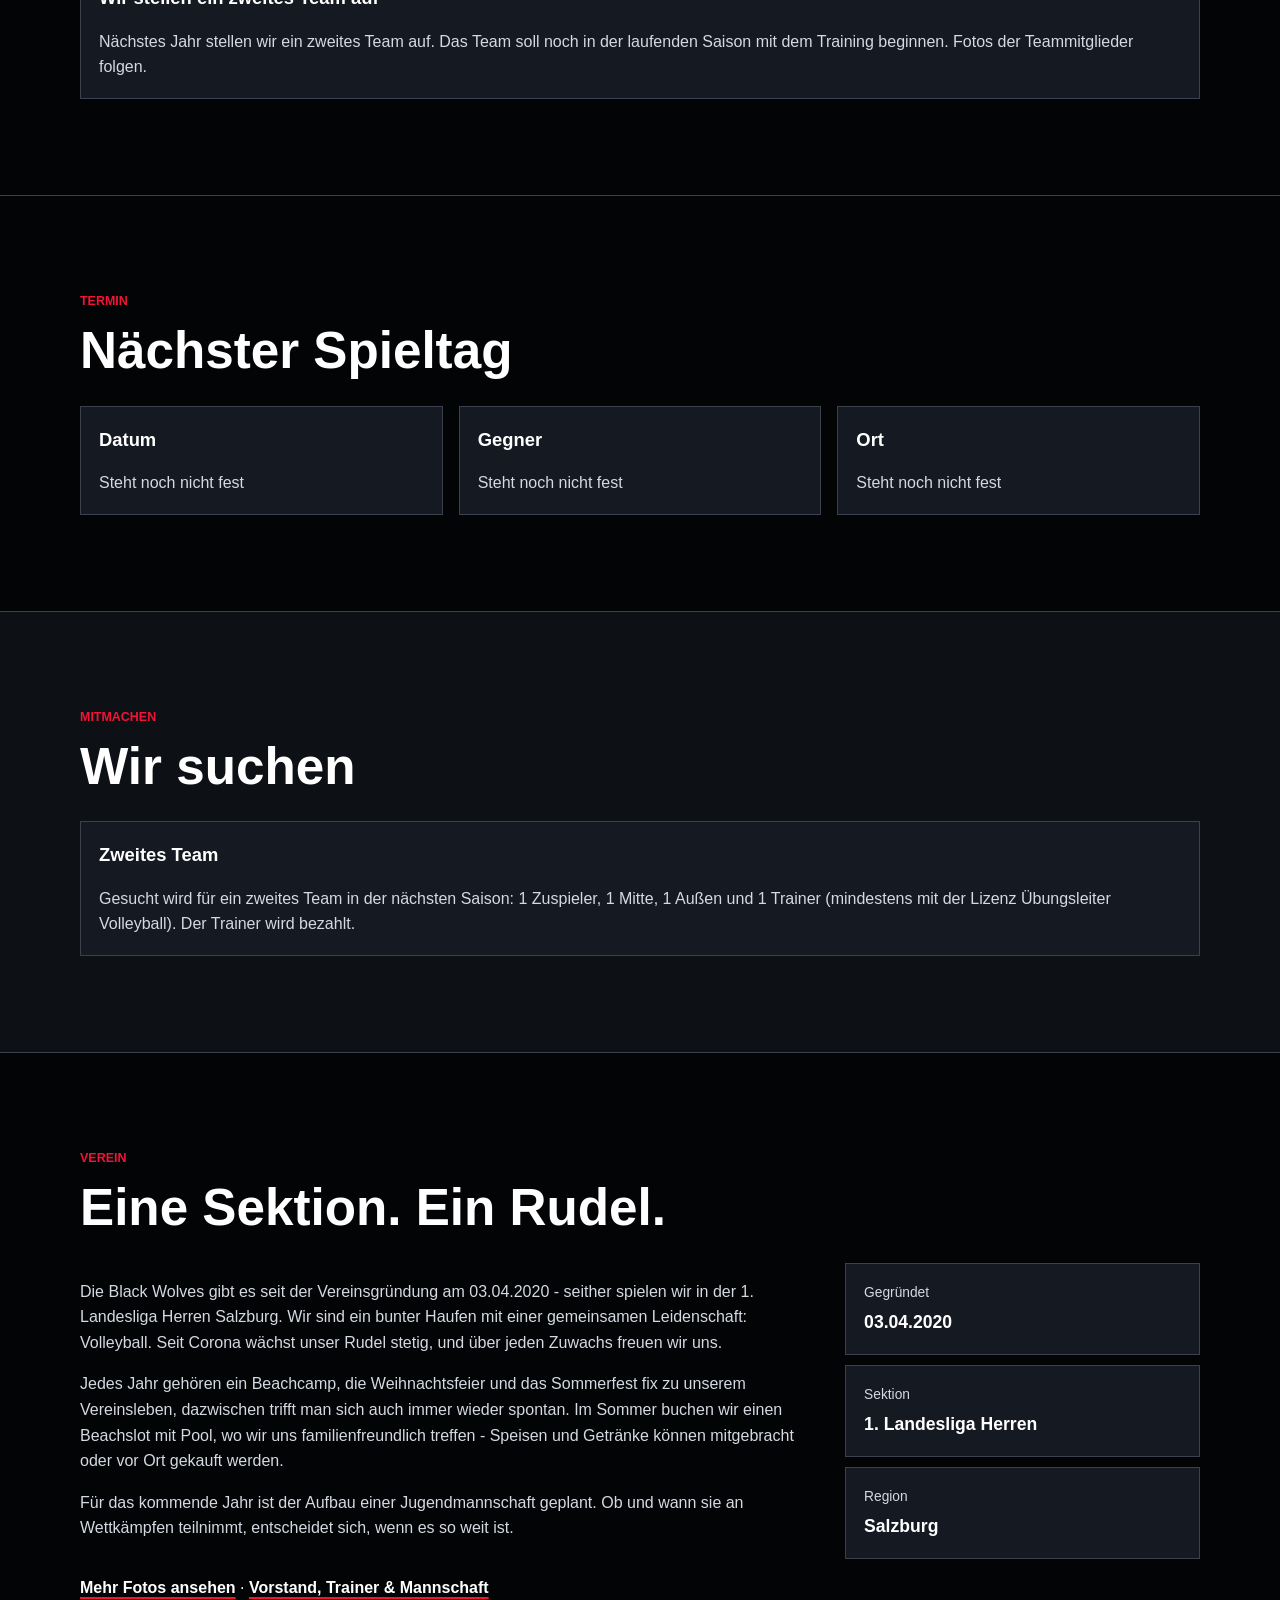
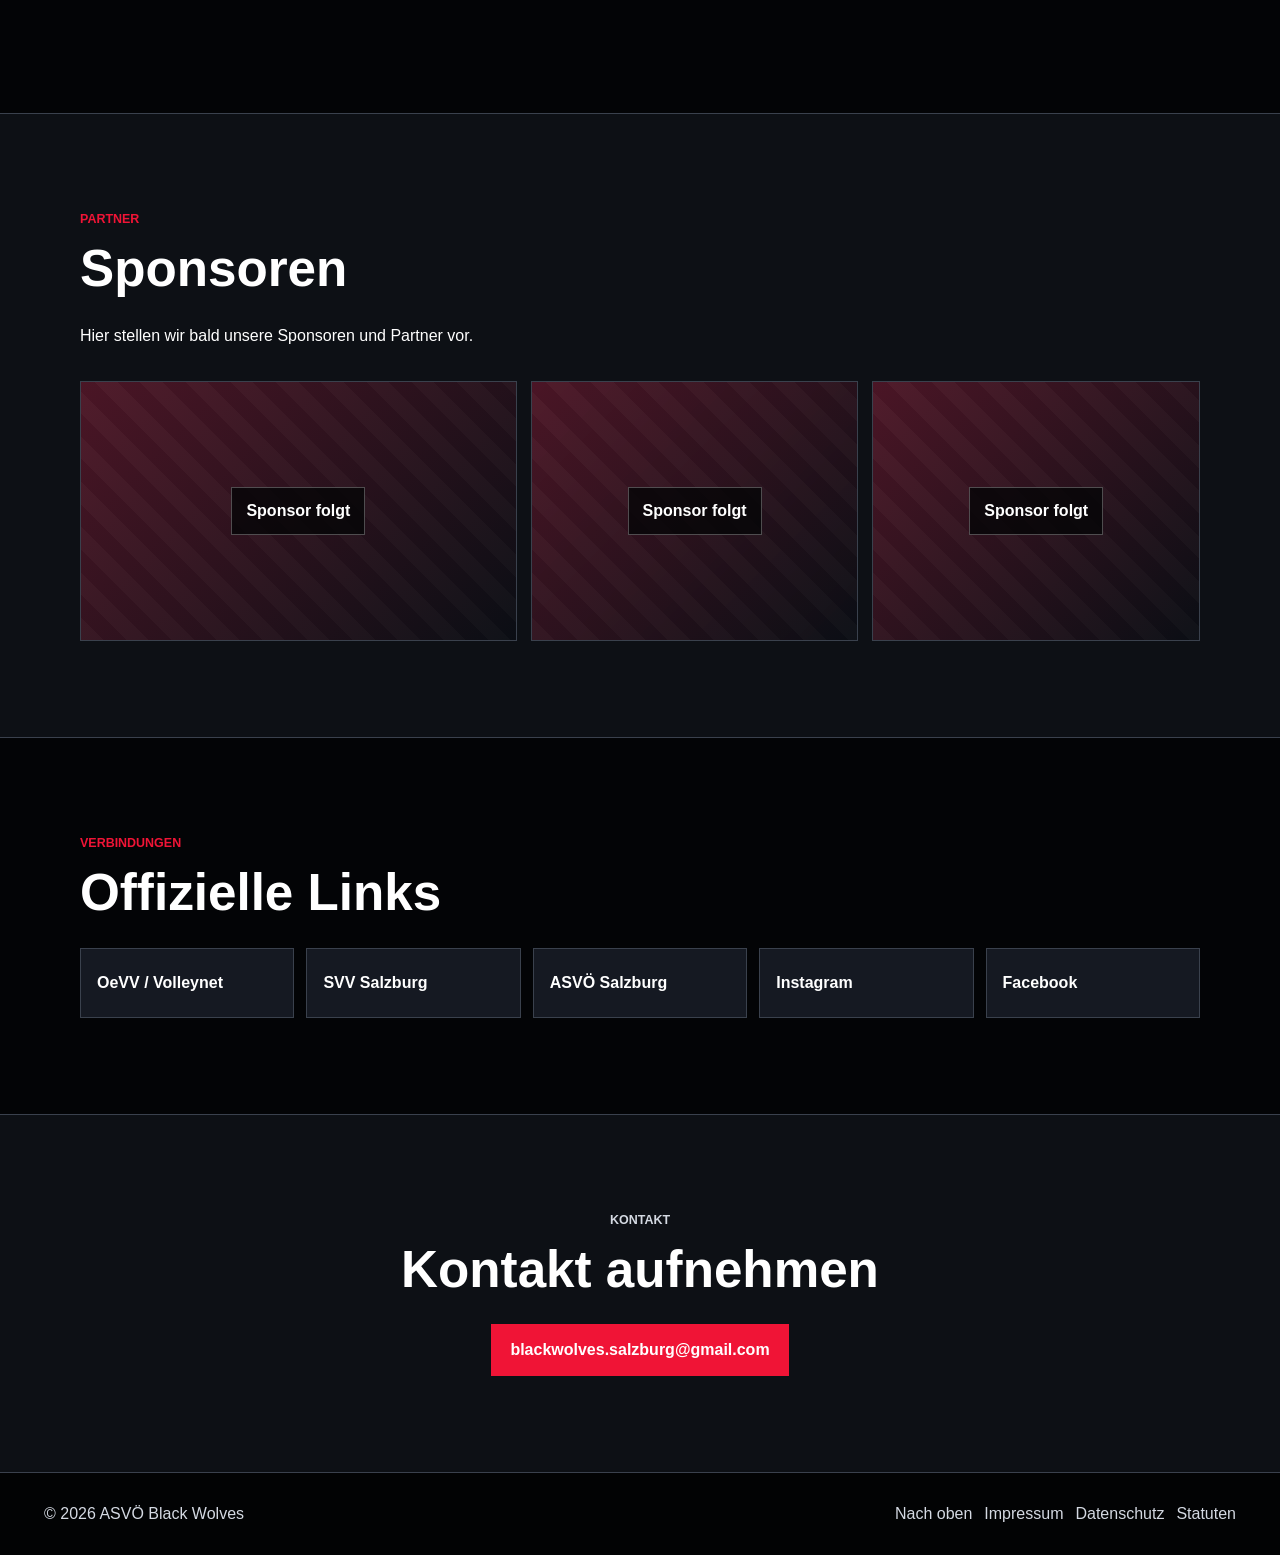
==== commit a8b055a0: "Add news section, post second-team opening in Gesucht Co-Authored-By: Claude Sonnet 5.5 <noreply@ant" ====
--- a/index.html
+++ b/index.html
@@ -31,6 +31,7 @@
       <a href="fotos.html">Fotos</a>
       <a href="#spieltag">Spieltag</a>
       <a href="landesliga.html">Landesliga</a>
+      <a href="#neuigkeiten">Neuigkeiten</a>
       <a href="#gesucht">Gesucht</a>
       <a href="training.html">Training</a>
       <a href="#sponsoren">Sponsoren</a>
@@ -53,6 +54,16 @@
           <a class="button primary" href="training.html">Training</a>
           <a class="button secondary" href="landesliga.html">Tabelle</a>
         </div>
+      </div>
+    </section>
+
+    <section id="neuigkeiten" class="content-section">
+      <div class="section-heading">
+        <p class="eyebrow">Aktuell</p>
+        <h2>Neuigkeiten</h2>
+      </div>
+      <div class="people-grid" id="news-list">
+        <article class="info-card"><p>Wird geladen...</p></article>
       </div>
     </section>
 
--- a/styles.css
+++ b/styles.css
@@ -249,6 +249,21 @@
   margin-top: 32px;
 }
 .photo-strip .photo-placeholder { min-height: 260px; }
+.gallery-heading {
+  font-size: 1.75rem;
+  margin-top: 32px;
+  padding-bottom: 18px;
+}
+.photo-grid {
+  grid-template-columns: repeat(auto-fill, minmax(220px, 1fr));
+}
+.photo-grid img {
+  display: block;
+  width: 100%;
+  height: 220px;
+  object-fit: cover;
+  border: 1px solid var(--line);
+}
 
 .content-section { border-bottom: 1px solid var(--line); }
 .content-section.muted { background: var(--bg-soft); }
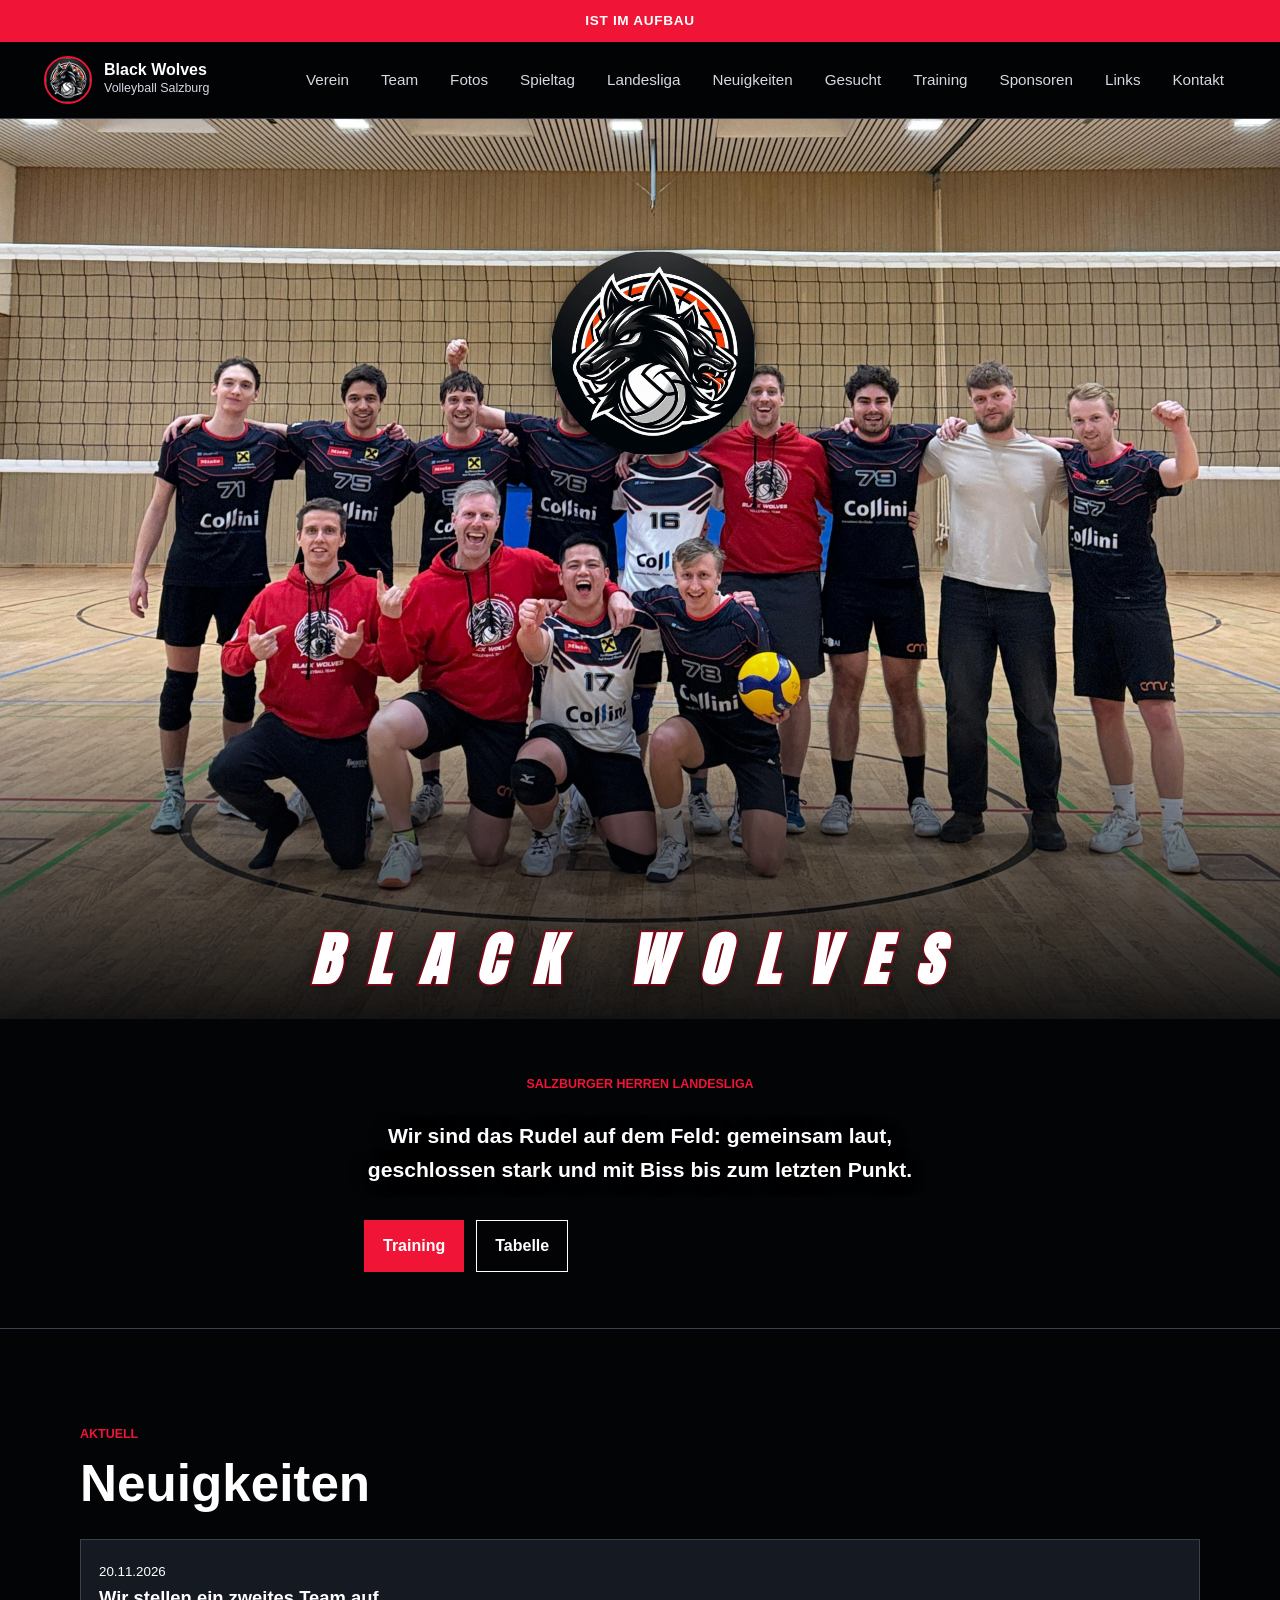
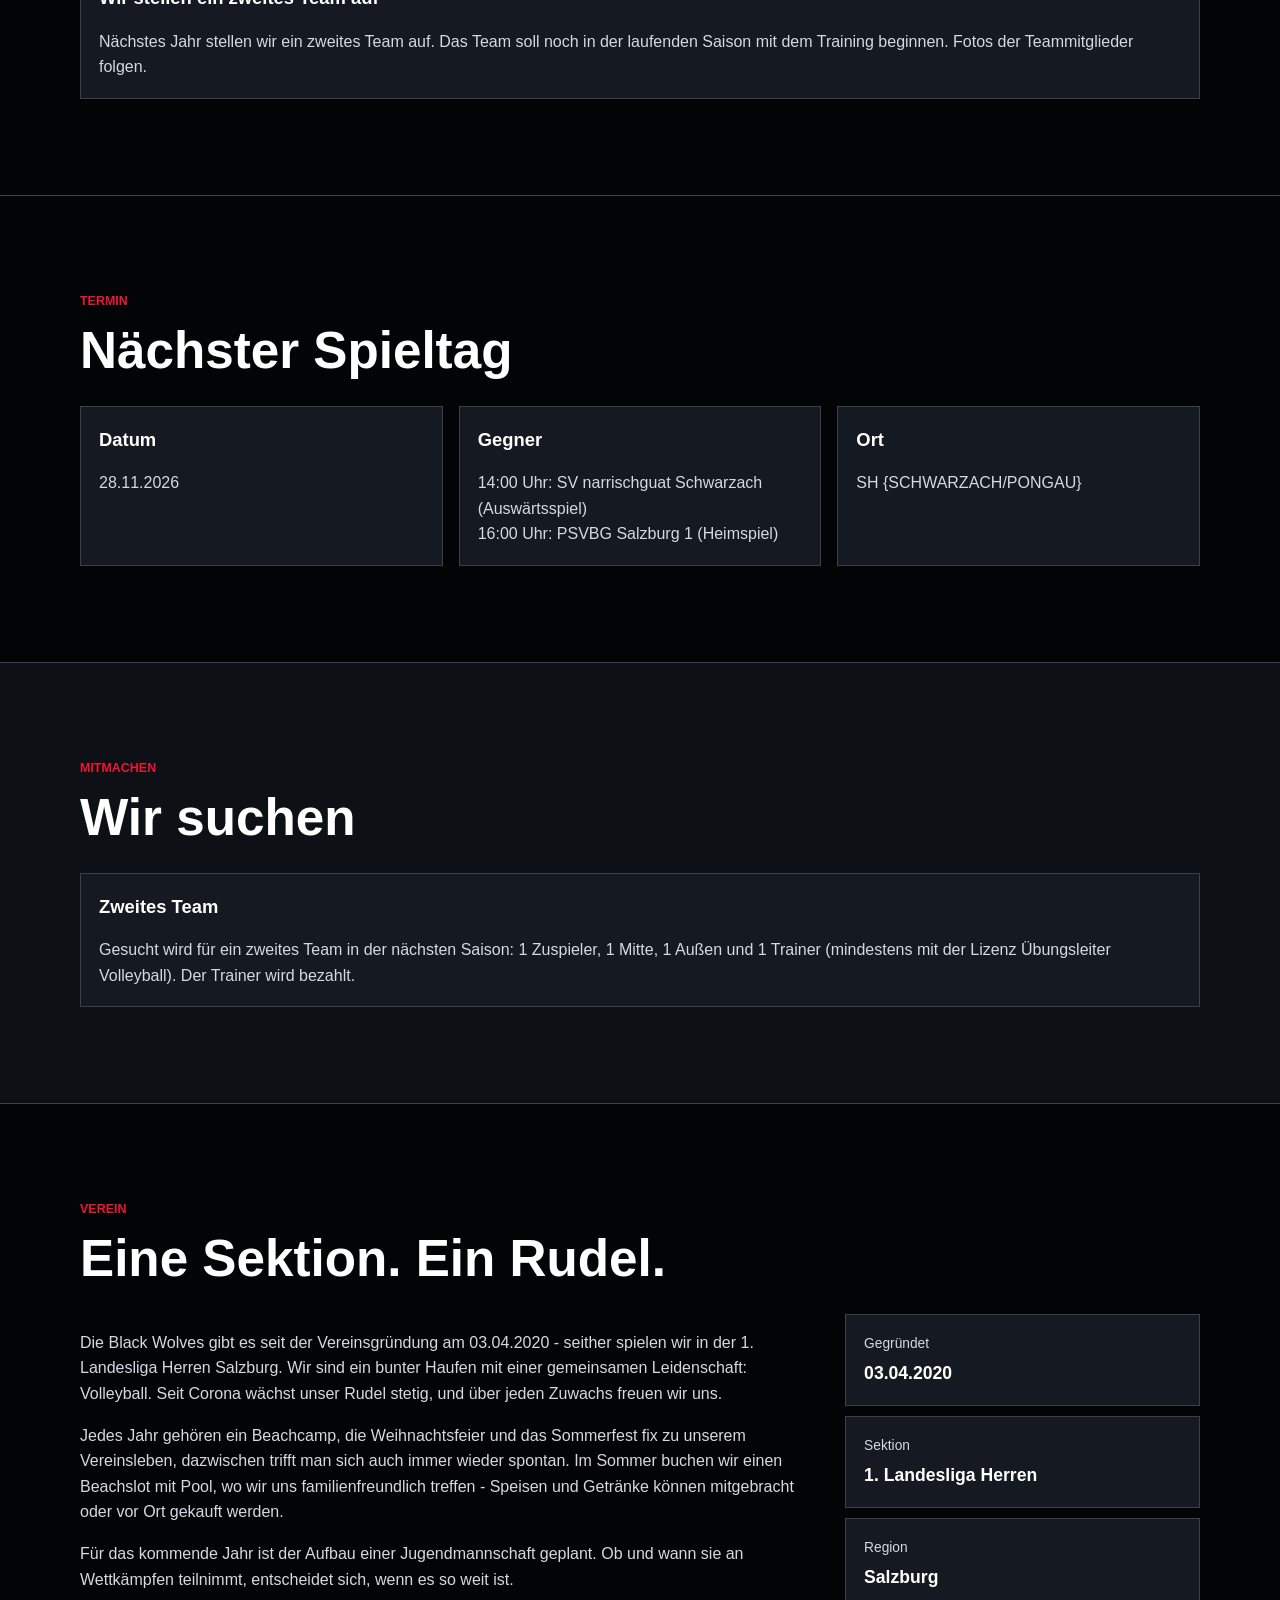
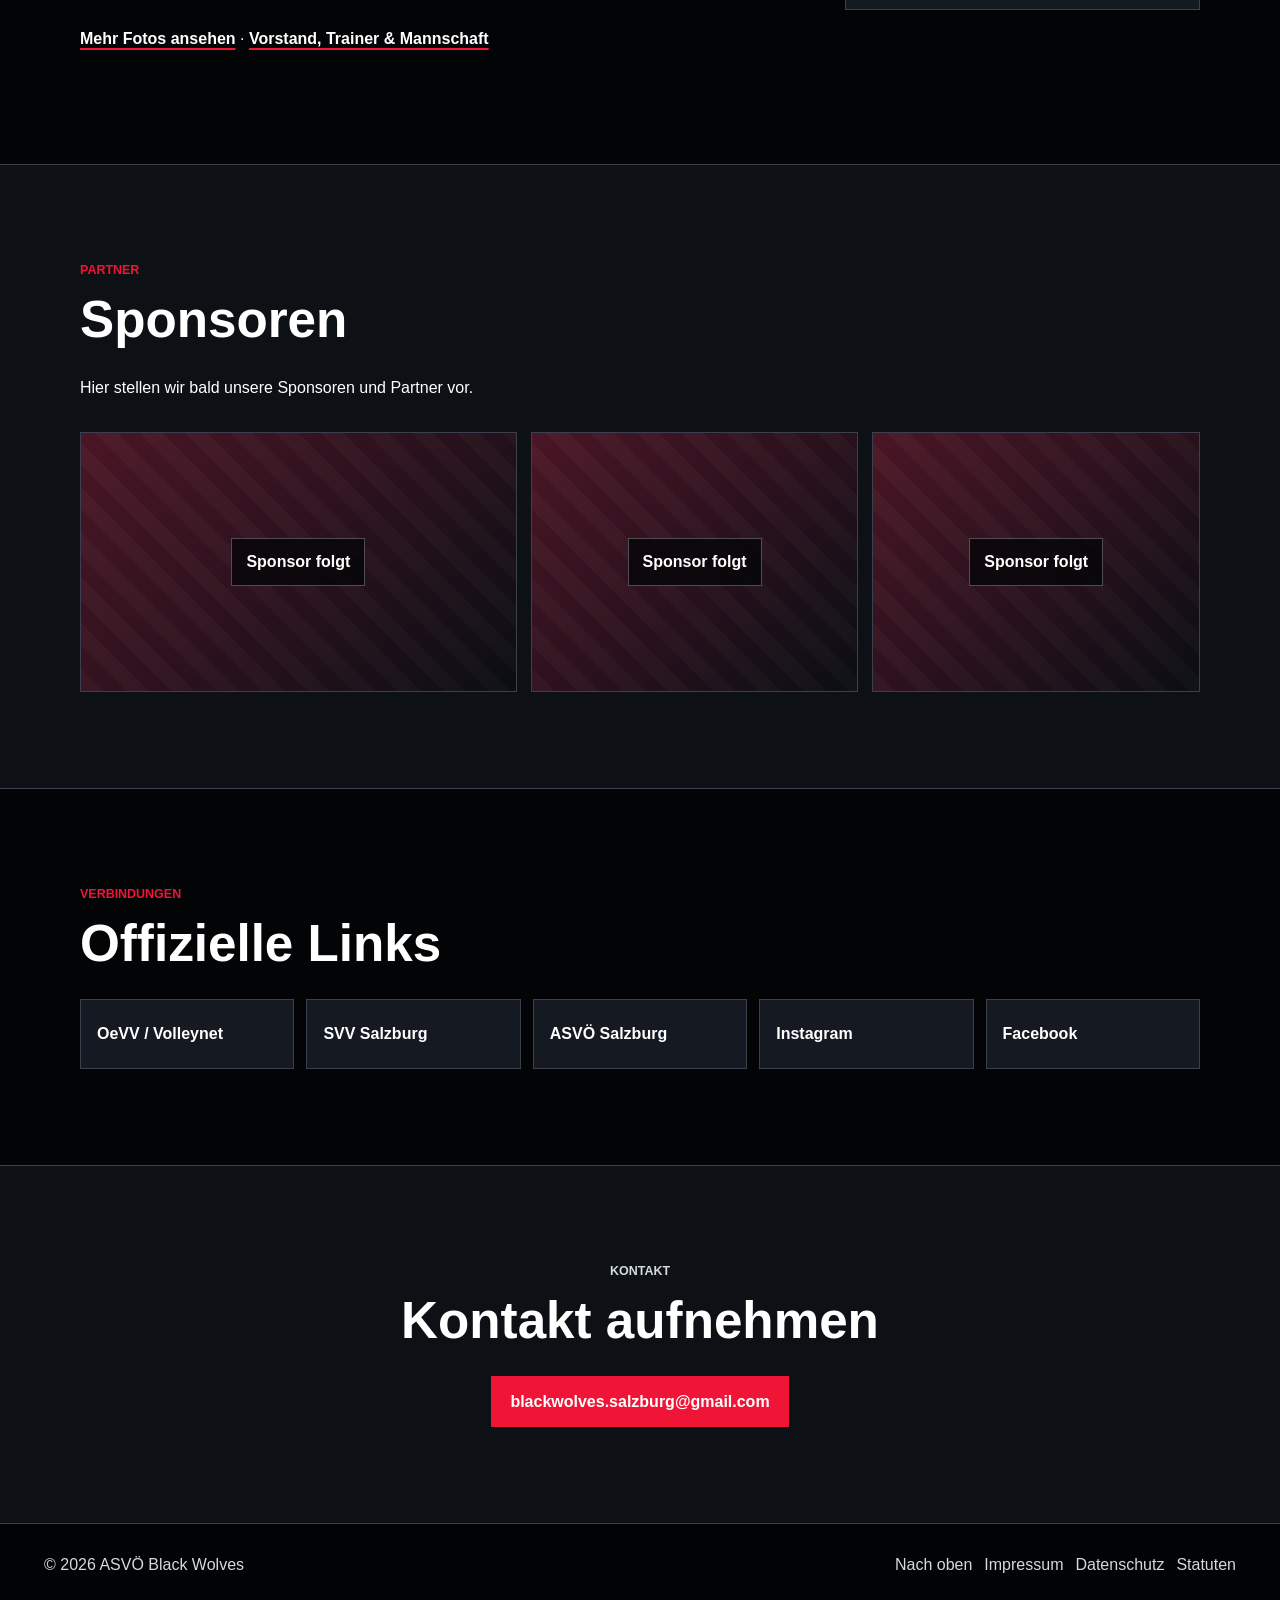
==== commit be3e086a: "Show both matchday games, add story images and generator workflow Co-Authored-By: Claude Sonnet 5.5 " ====
--- a/index.html
+++ b/index.html
@@ -143,7 +143,7 @@
     <p>&copy; <span id="year"></span> ASVÖ Black Wolves</p>
     <div><a href="#top">Nach oben</a><a href="impressum.html">Impressum</a><a href="datenschutz.html">Datenschutz</a><a href="assets/dokumente/statuten.pdf" target="_blank" rel="noopener">Statuten</a></div>
   </footer>
-  <script src="script.js"></script>
+  <script src="script.js?v=4"></script>
 </body>
 </html>
 
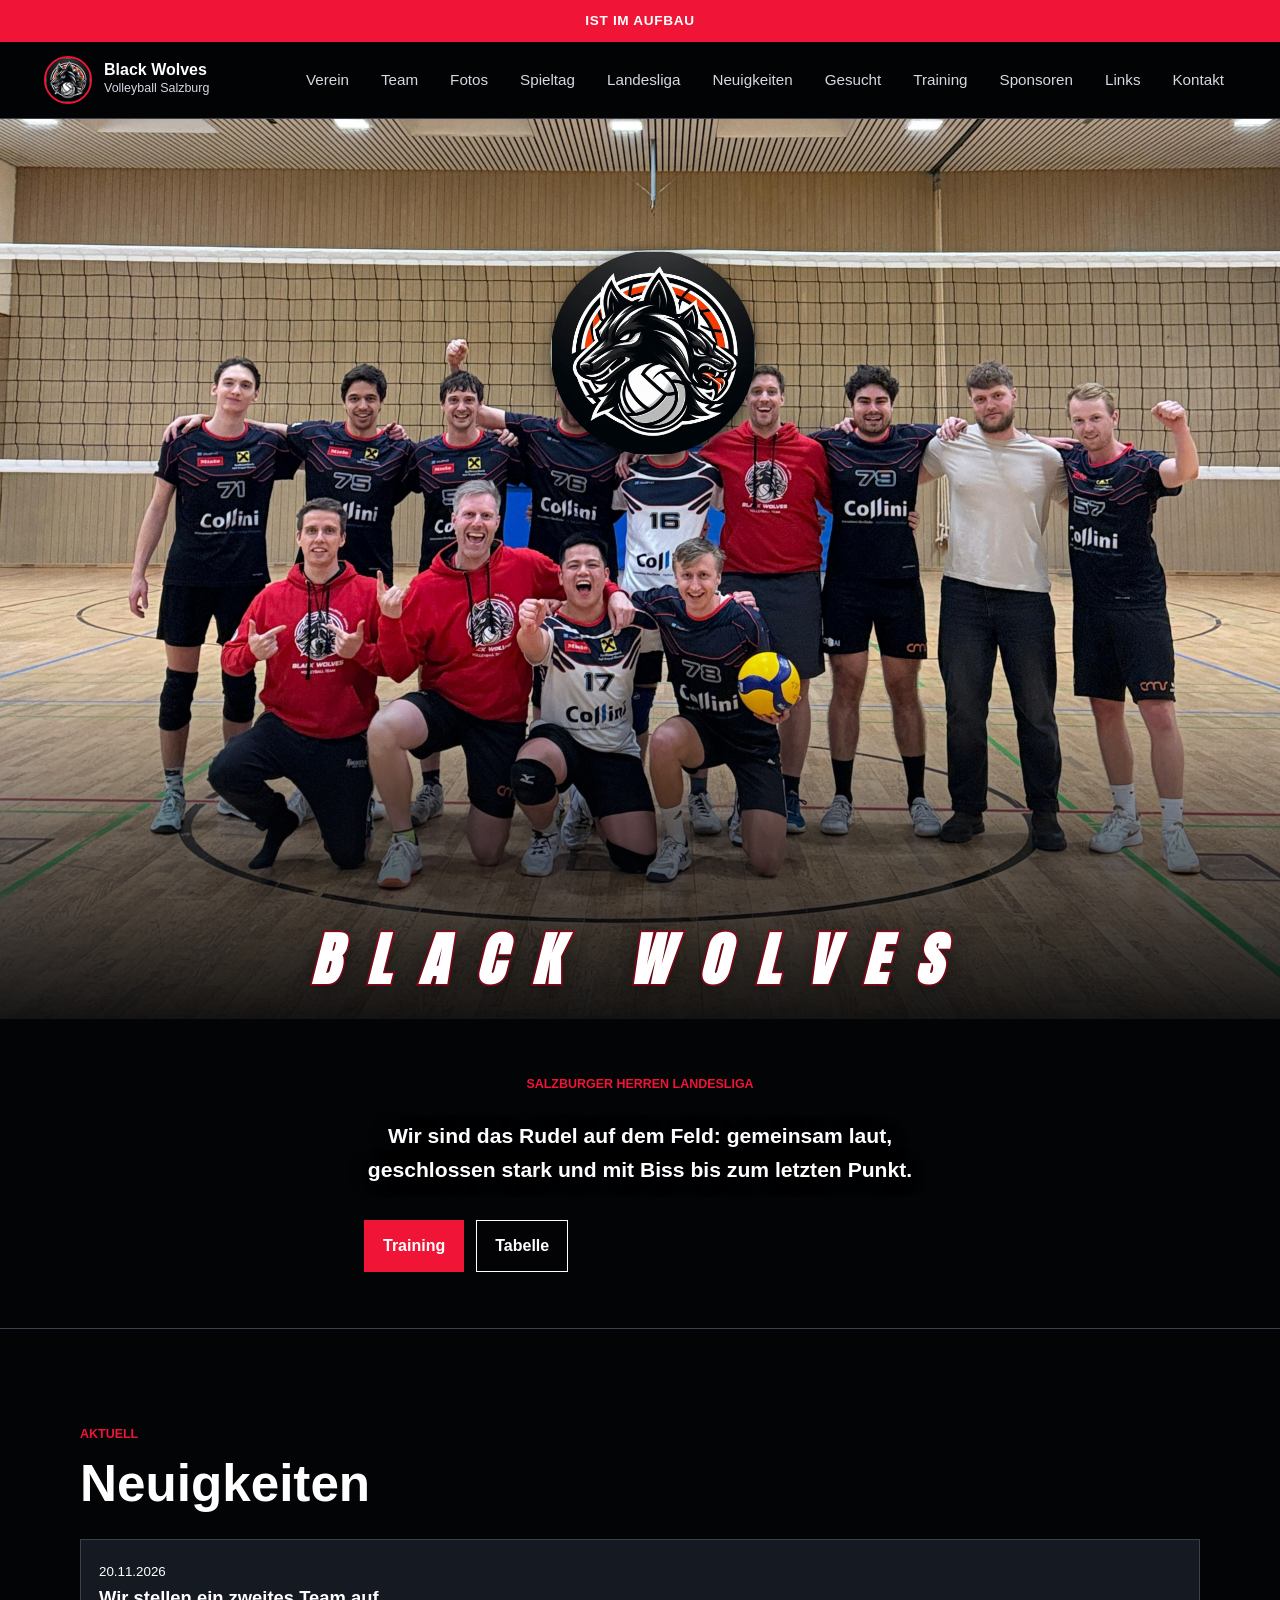
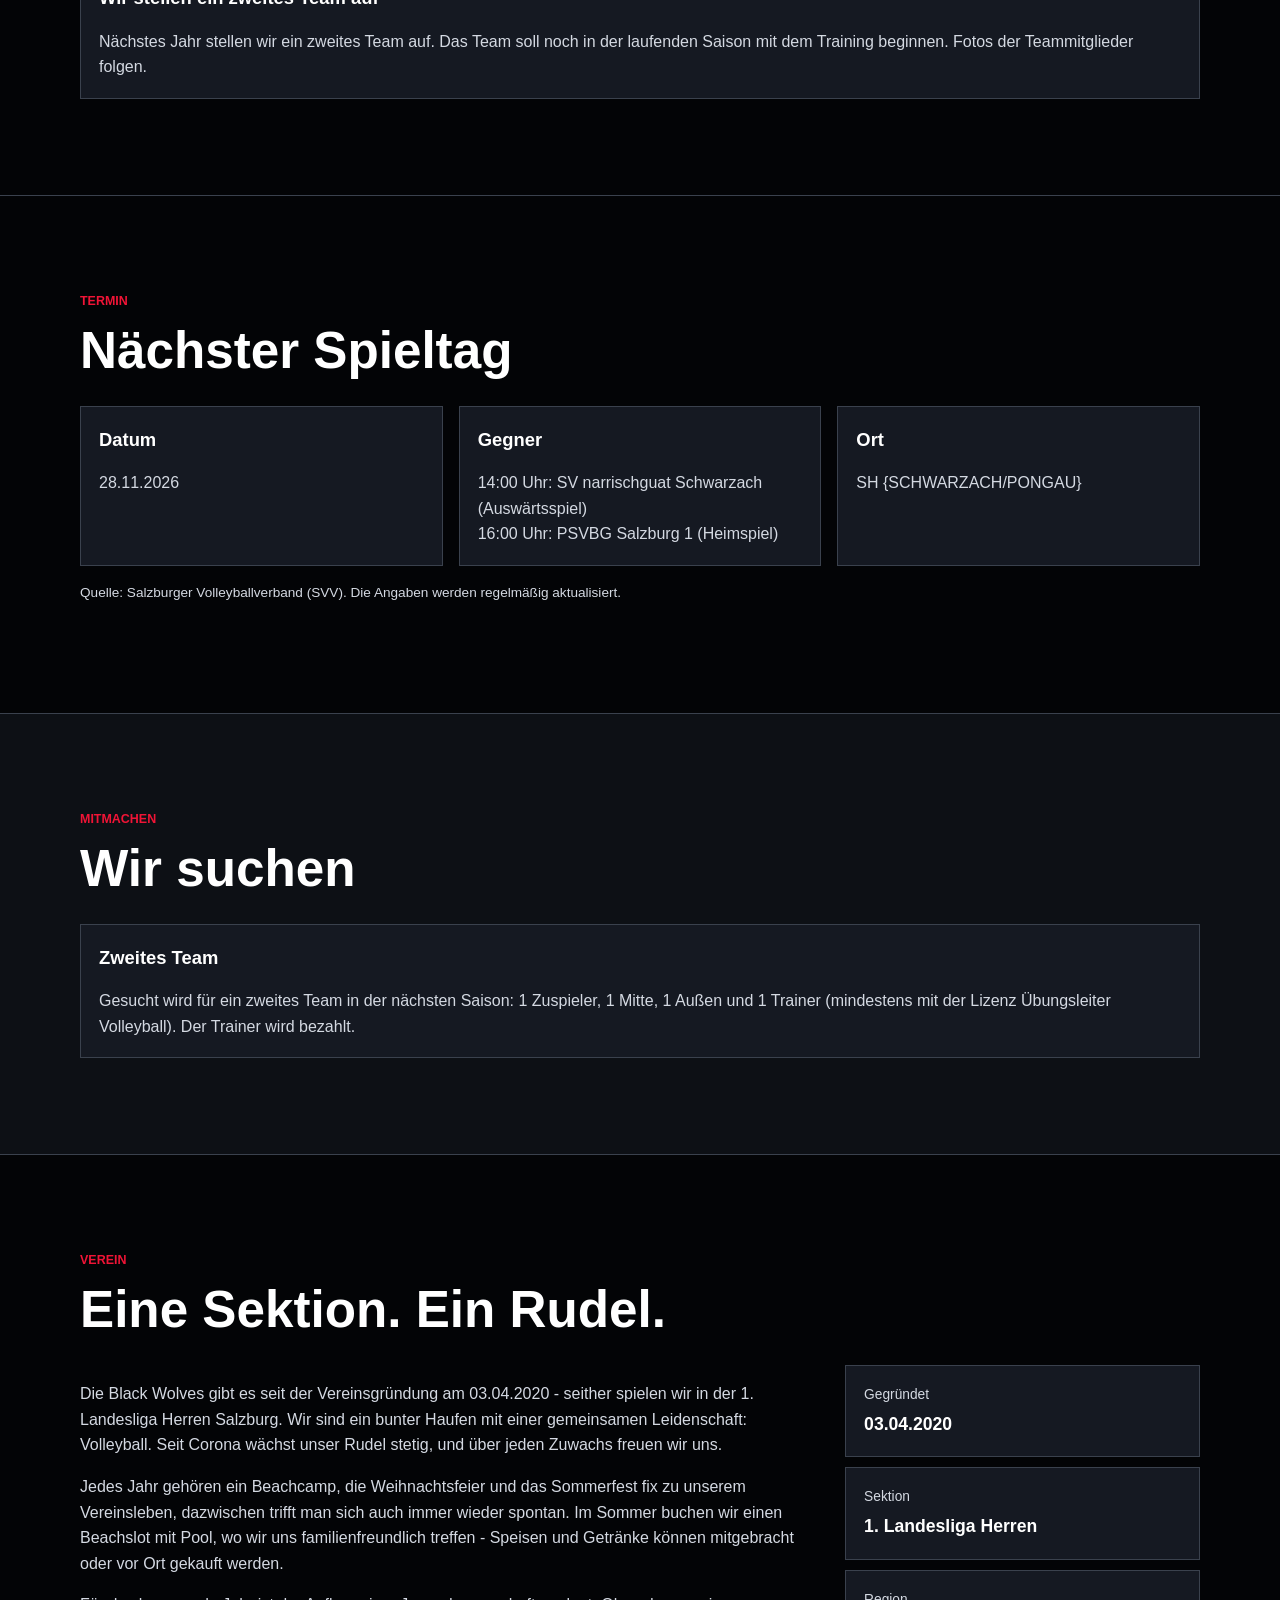
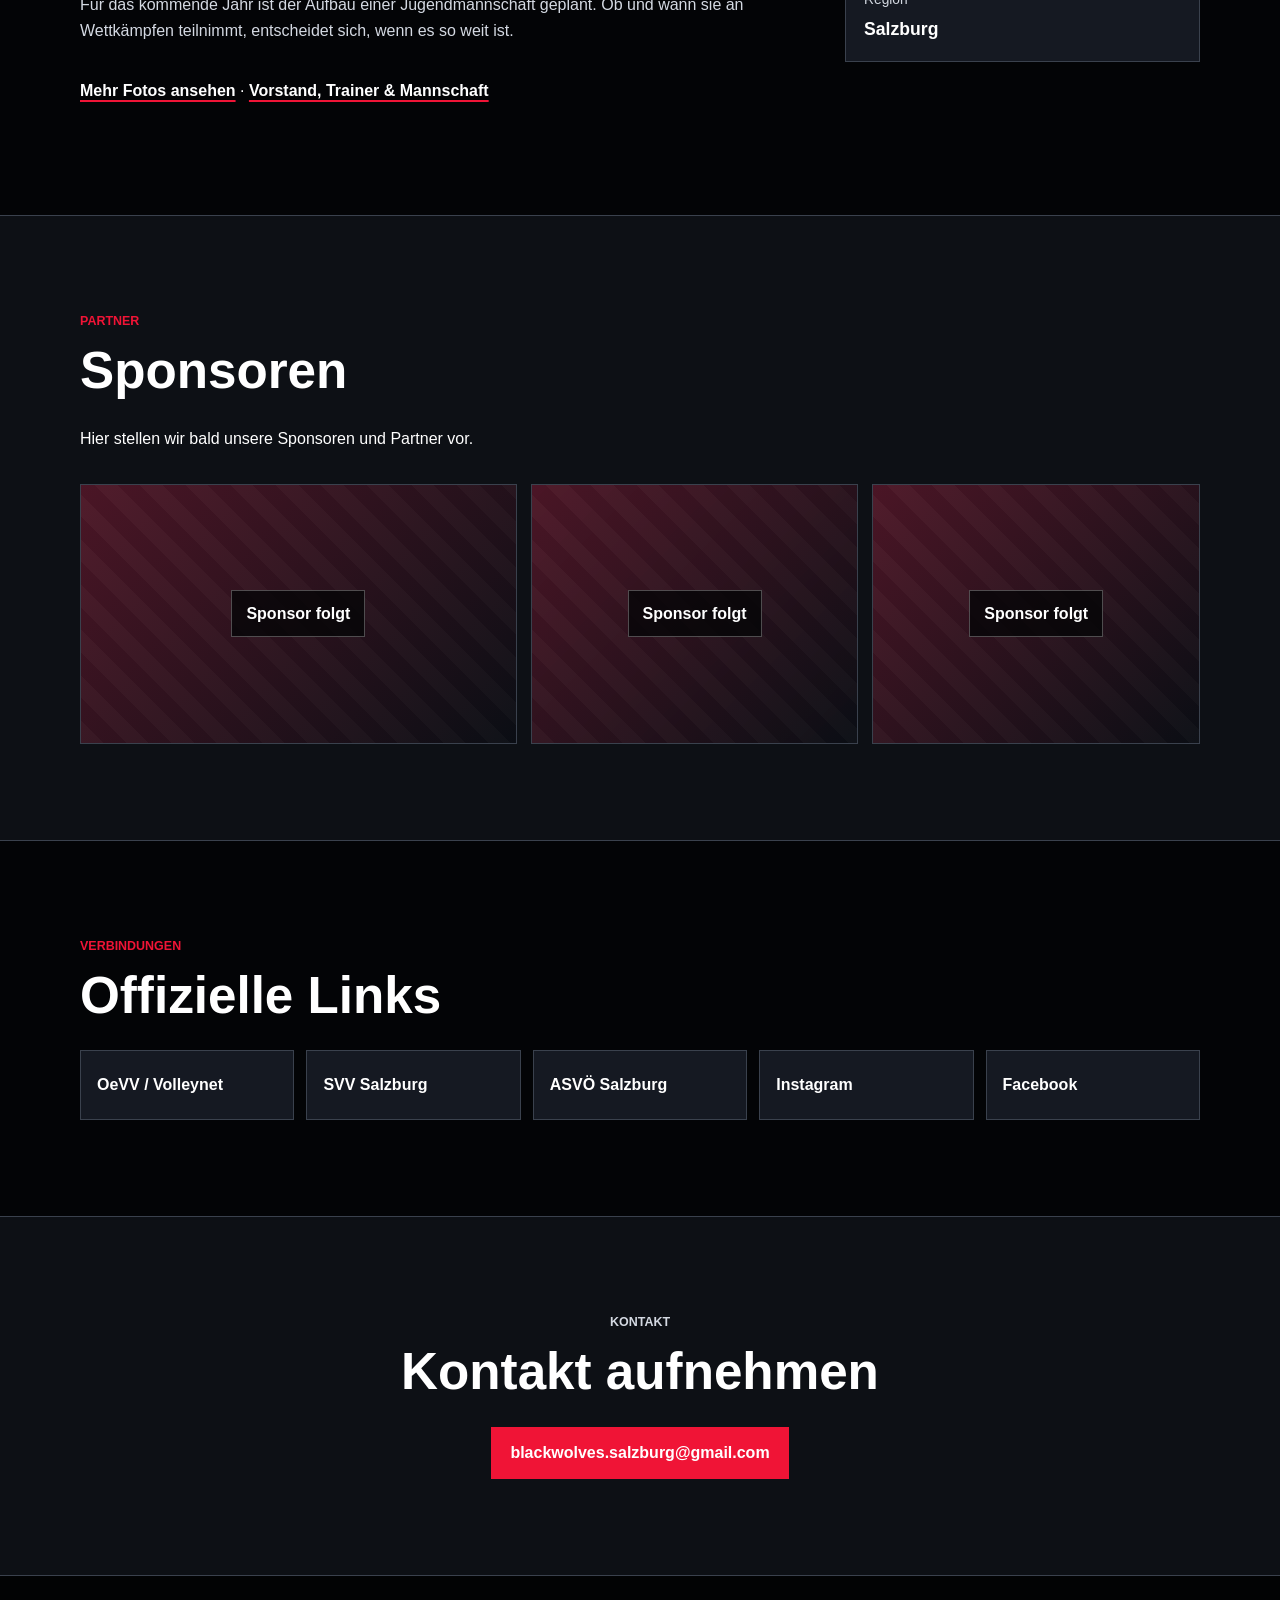
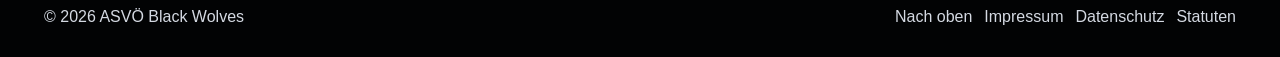
==== commit 9bf449d9: "Add short SVV source footnote under table and next matchday Co-Authored-By: Claude Sonnet 5.5 <norep" ====
--- a/index.html
+++ b/index.html
@@ -77,6 +77,7 @@
         <article class="info-card"><h3>Gegner</h3><p data-field="opponent">Wird geladen...</p></article>
         <article class="info-card"><h3>Ort</h3><p data-field="location">Wird geladen...</p></article>
       </div>
+      <p style="margin-top: 16px; color: var(--muted); font-size: 0.85rem;">Quelle: Salzburger Volleyballverband (SVV). Die Angaben werden regelmäßig aktualisiert.</p>
     </section>
 
     <section id="gesucht" class="content-section muted">
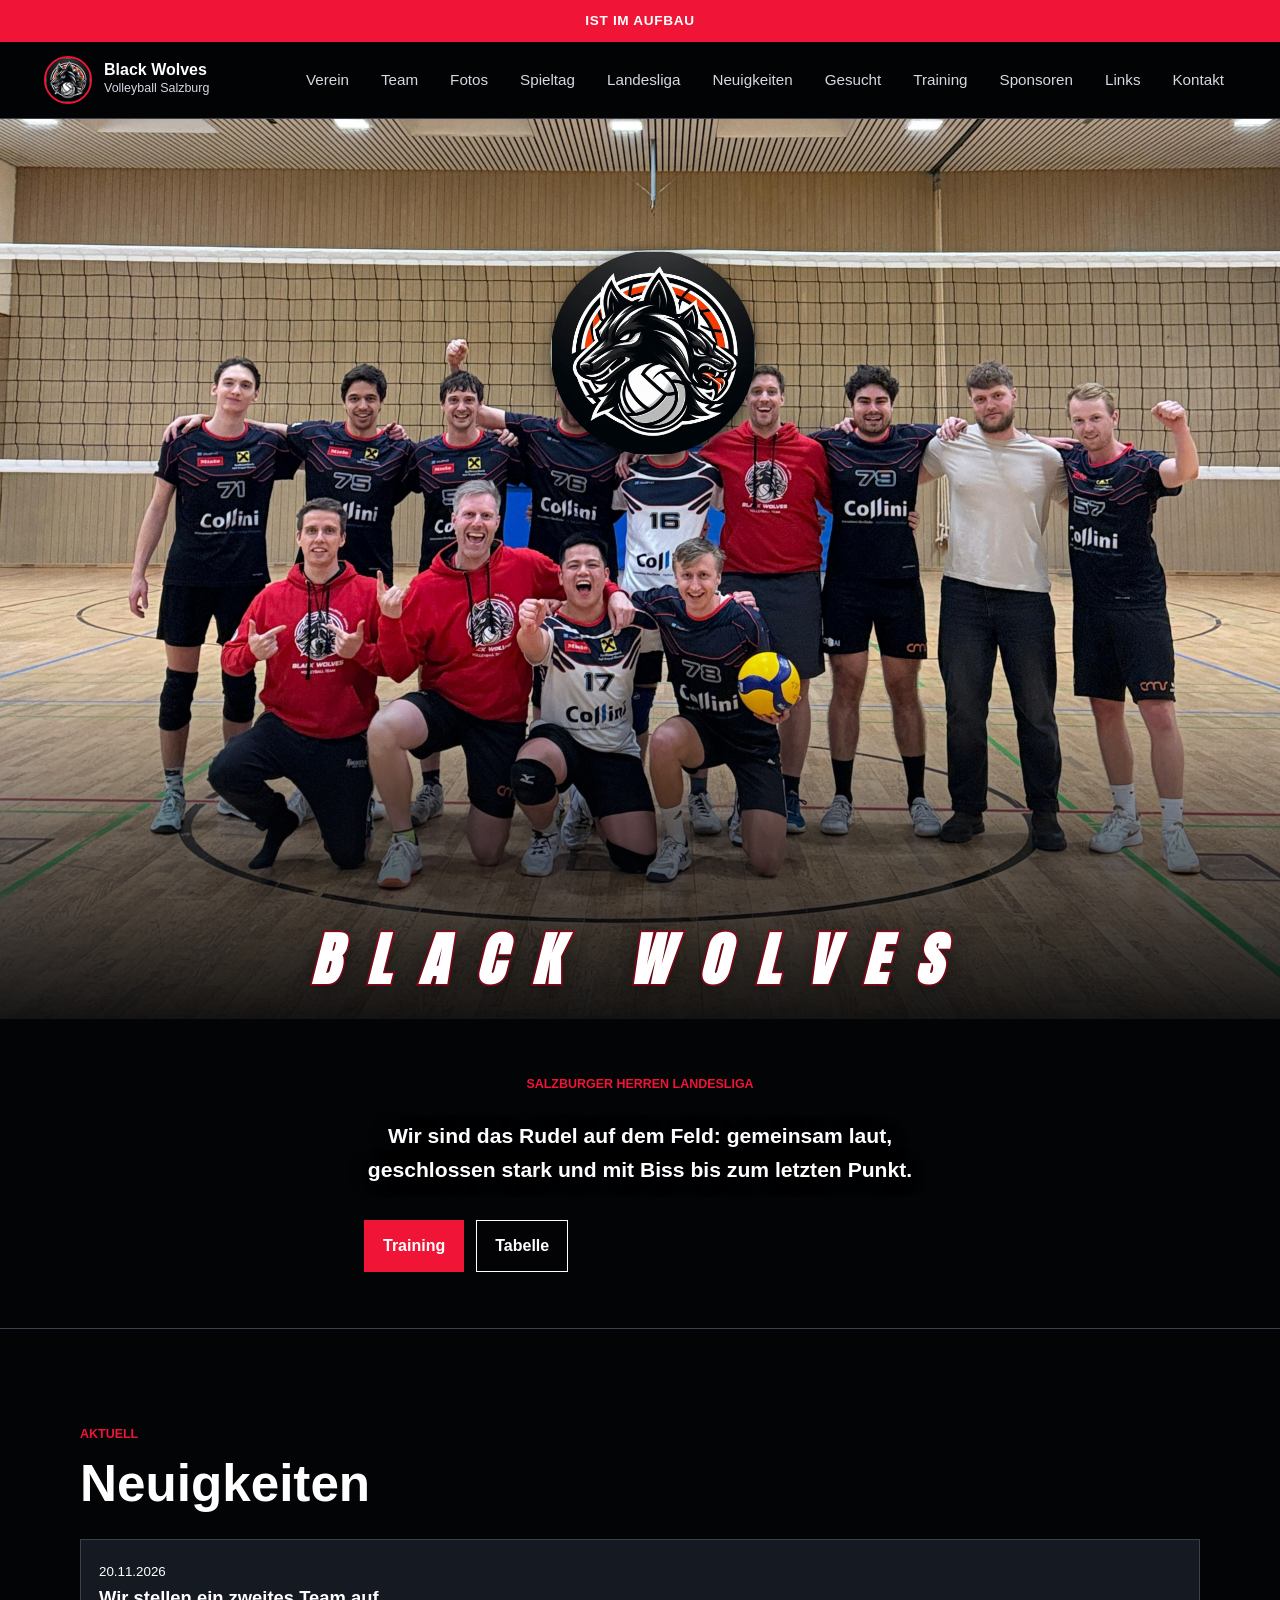
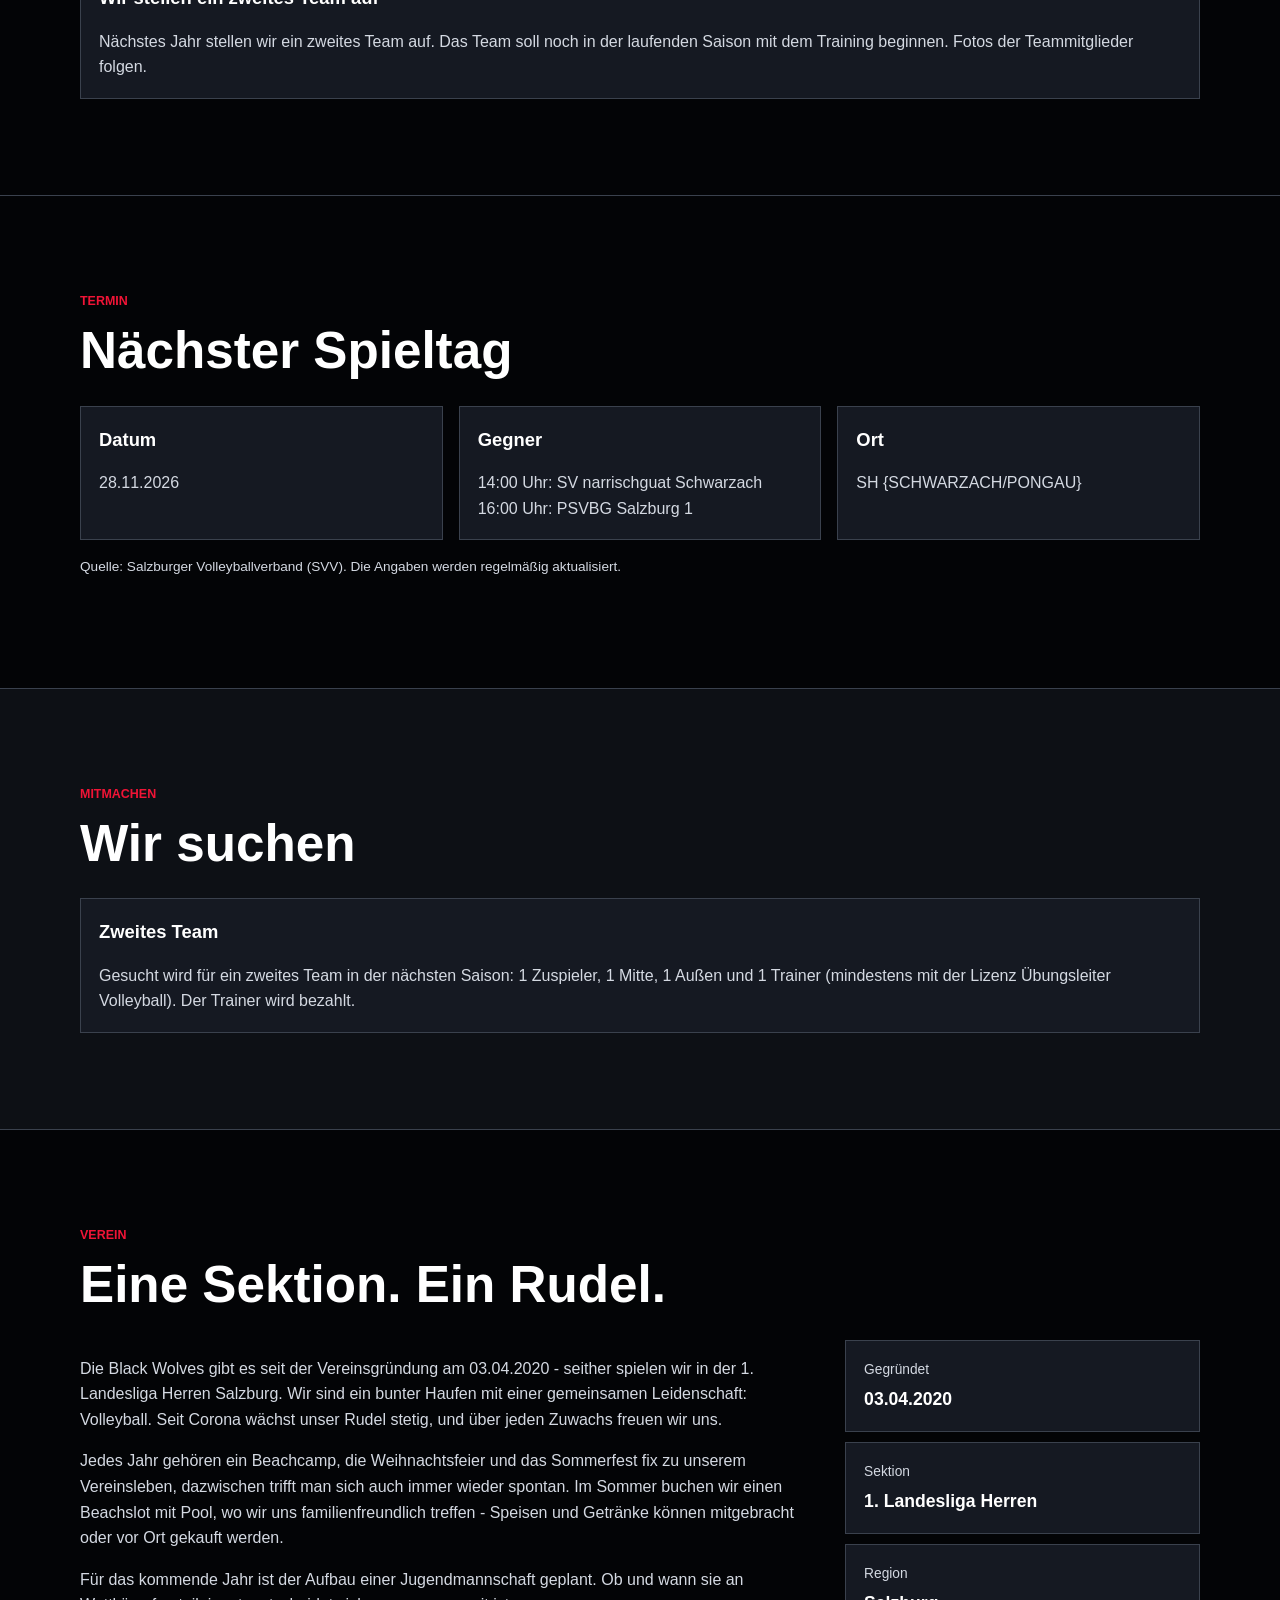
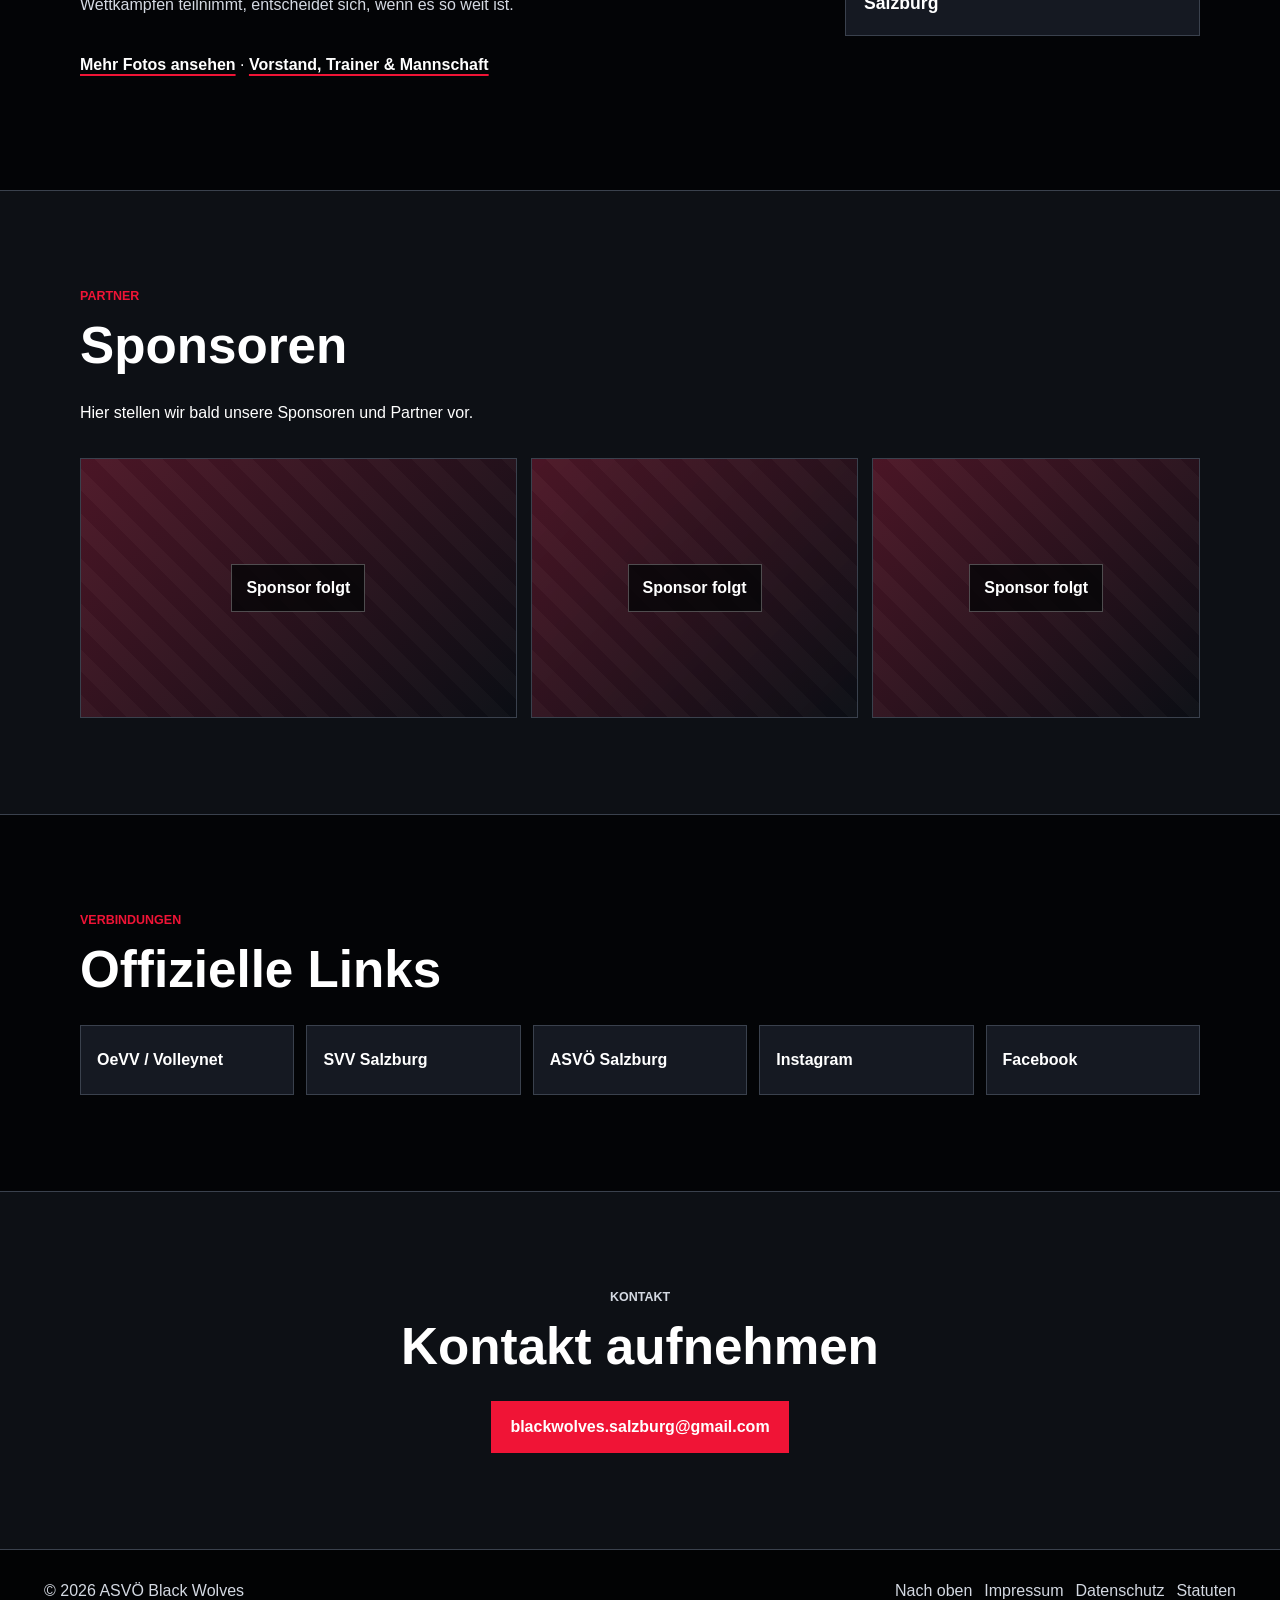
==== commit 98a7fe1a: "Drop home/away suffix from next matchday Co-Authored-By: Claude Sonnet 5.5 <noreply@anthropic.com>" ====
--- a/index.html
+++ b/index.html
@@ -144,7 +144,7 @@
     <p>&copy; <span id="year"></span> ASVÖ Black Wolves</p>
     <div><a href="#top">Nach oben</a><a href="impressum.html">Impressum</a><a href="datenschutz.html">Datenschutz</a><a href="assets/dokumente/statuten.pdf" target="_blank" rel="noopener">Statuten</a></div>
   </footer>
-  <script src="script.js?v=4"></script>
+  <script src="script.js?v=5"></script>
 </body>
 </html>
 
